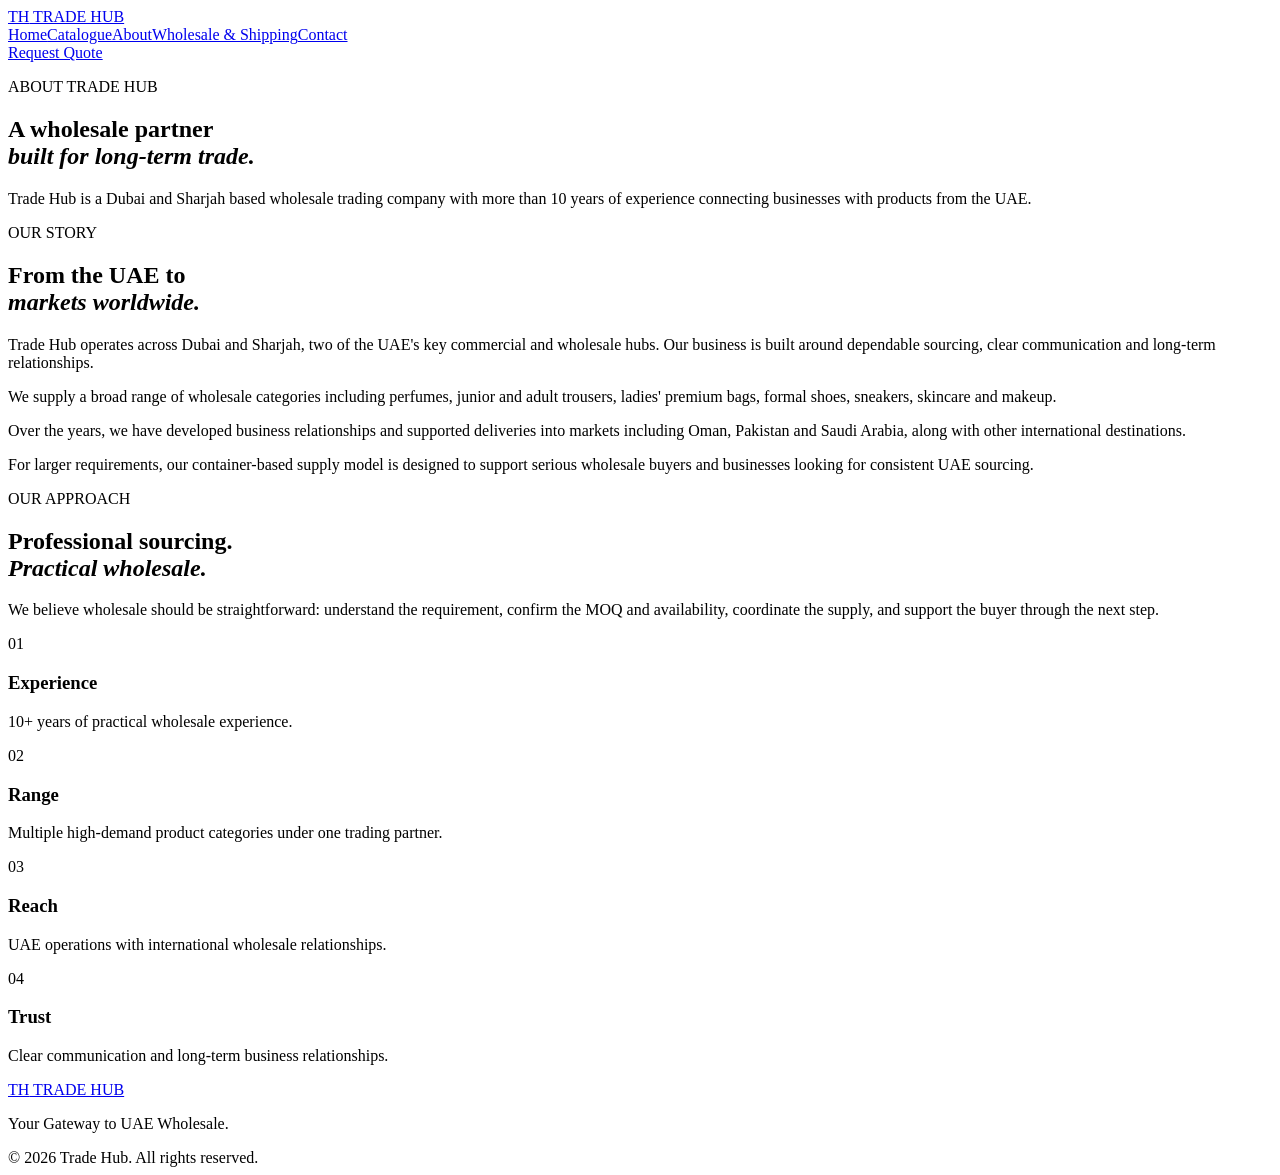
==== about.html @ df784868 "Add files via upload" ====
<!DOCTYPE html>
<html lang="en"><head><meta charset="UTF-8"><meta name="viewport" content="width=device-width, initial-scale=1.0"><title>About Trade Hub</title><link rel="icon" href="assets/images/favicon.svg"><link rel="stylesheet" href="assets/css/style.css"></head>
<body>
<header class="header"><a class="logo" href="index.html"><span>TH</span> TRADE HUB</a><nav><a href="index.html">Home</a><a href="catalogue.html">Catalogue</a><a class="active" href="about.html">About</a><a href="shipping.html">Wholesale & Shipping</a><a href="contact.html">Contact</a></nav><a class="nav-cta" href="contact.html">Request Quote</a></header>
<main>
<section class="page-hero"><p class="eyebrow">ABOUT TRADE HUB</p><h1>A wholesale partner<br><em>built for long-term trade.</em></h1><p>Trade Hub is a Dubai and Sharjah based wholesale trading company with more than 10 years of experience connecting businesses with products from the UAE.</p></section>
<section class="section"><div class="story-grid"><div><p class="eyebrow">OUR STORY</p><h2>From the UAE to<br><em>markets worldwide.</em></h2></div><div class="prose"><p>Trade Hub operates across Dubai and Sharjah, two of the UAE's key commercial and wholesale hubs. Our business is built around dependable sourcing, clear communication and long-term relationships.</p><p>We supply a broad range of wholesale categories including perfumes, junior and adult trousers, ladies' premium bags, formal shoes, sneakers, skincare and makeup.</p><p>Over the years, we have developed business relationships and supported deliveries into markets including Oman, Pakistan and Saudi Arabia, along with other international destinations.</p><p>For larger requirements, our container-based supply model is designed to support serious wholesale buyers and businesses looking for consistent UAE sourcing.</p></div></div></section>
<section class="dark-section"><div class="center"><p class="eyebrow">OUR APPROACH</p><h2>Professional sourcing.<br><em>Practical wholesale.</em></h2><p>We believe wholesale should be straightforward: understand the requirement, confirm the MOQ and availability, coordinate the supply, and support the buyer through the next step.</p></div></section>
<section class="section"><div class="values"><div><span>01</span><h3>Experience</h3><p>10+ years of practical wholesale experience.</p></div><div><span>02</span><h3>Range</h3><p>Multiple high-demand product categories under one trading partner.</p></div><div><span>03</span><h3>Reach</h3><p>UAE operations with international wholesale relationships.</p></div><div><span>04</span><h3>Trust</h3><p>Clear communication and long-term business relationships.</p></div></div></section>
</main>
<footer class="footer"><div><a class="logo" href="index.html"><span>TH</span> TRADE HUB</a><p>Your Gateway to UAE Wholesale.</p></div><div class="copyright">© 2026 Trade Hub. All rights reserved.</div></footer></body></html>
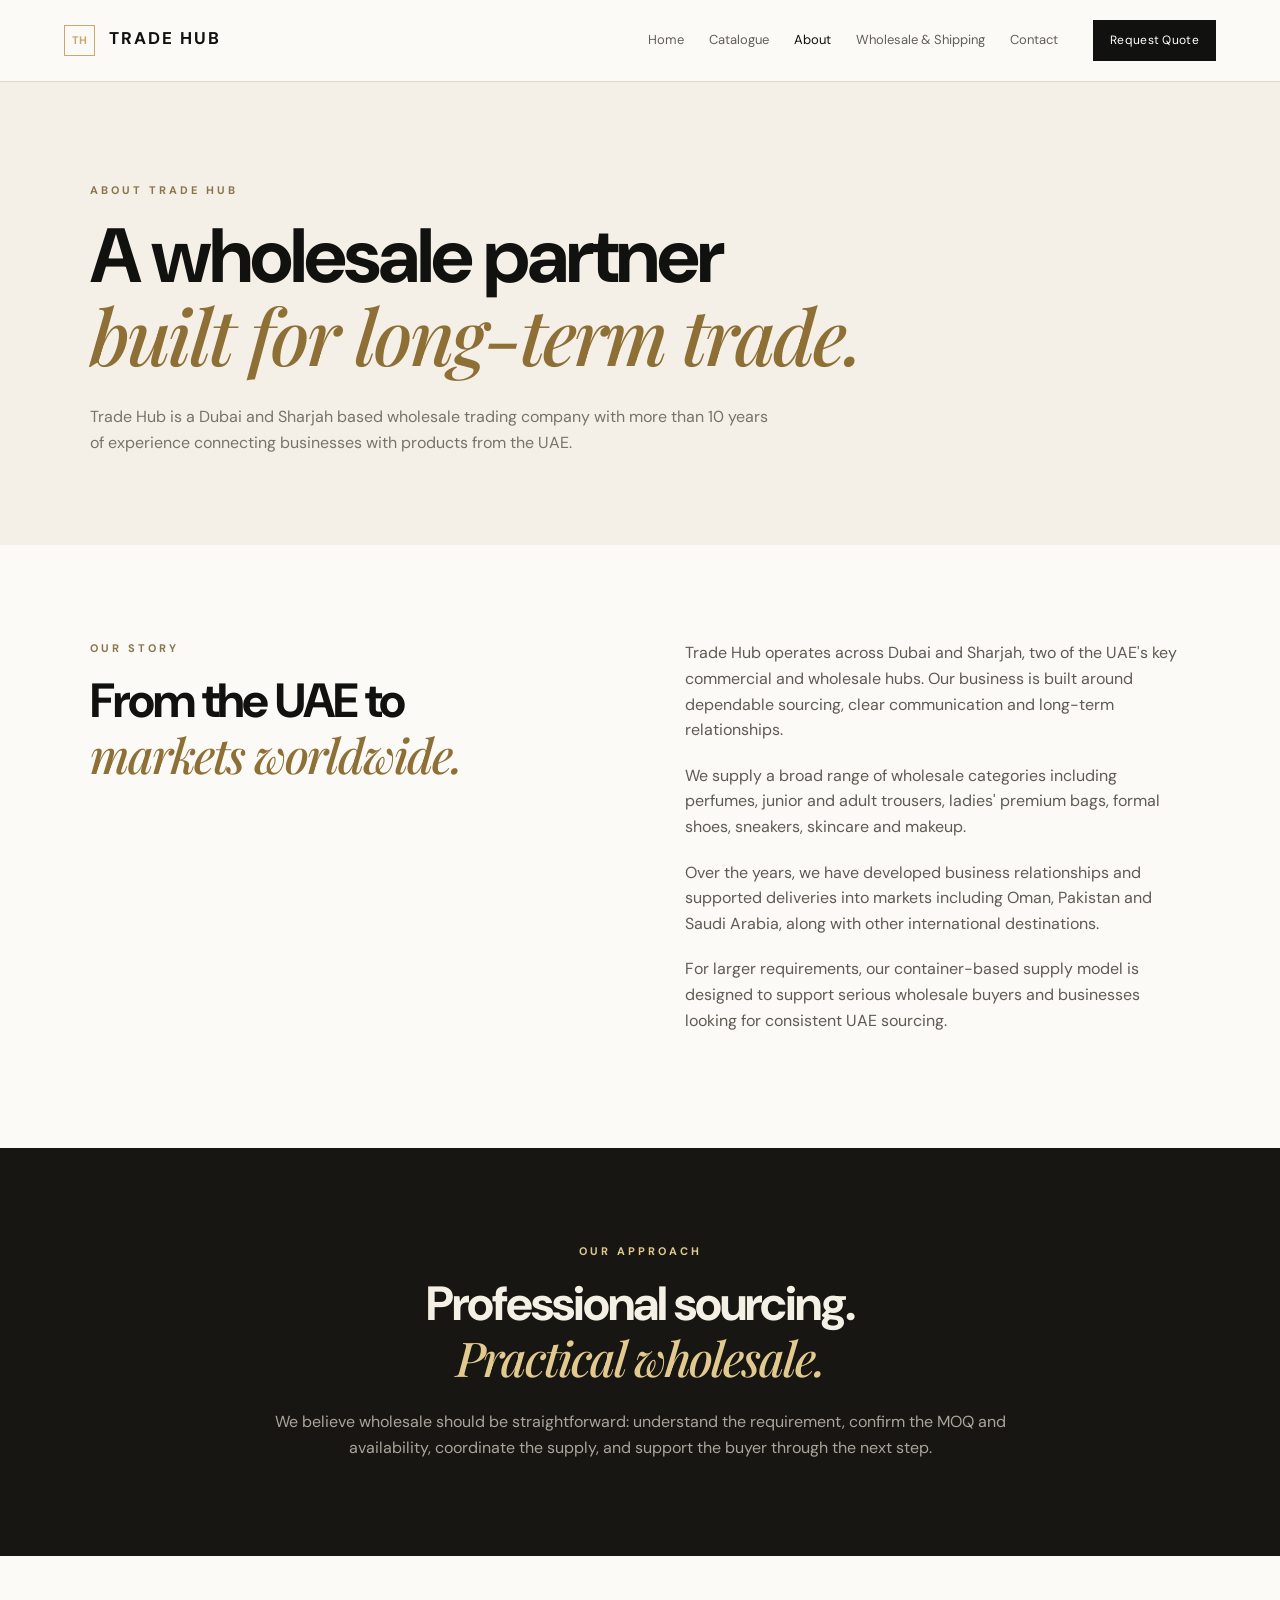
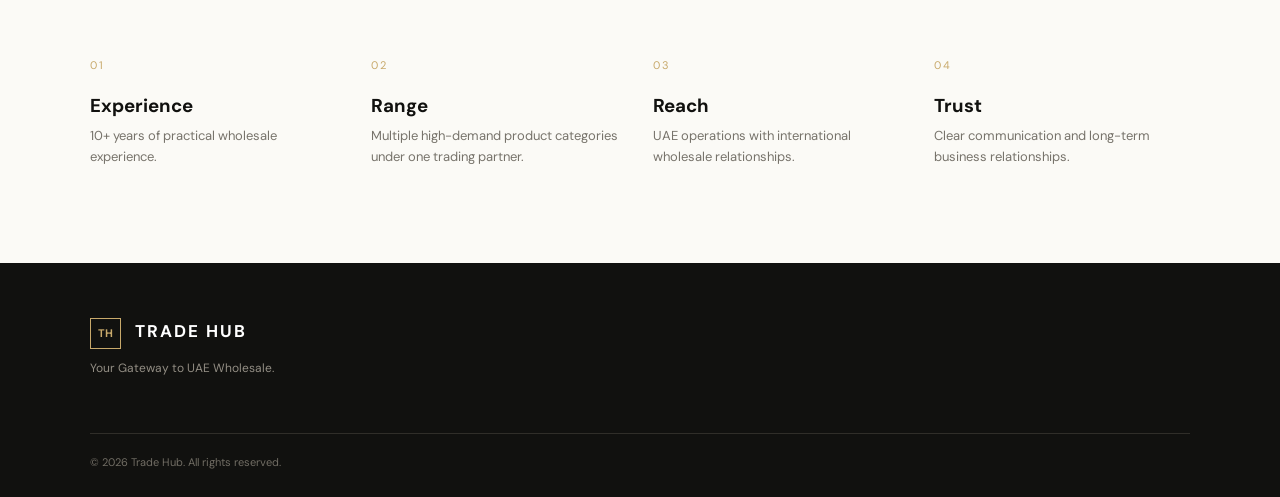
==== commit dc8dfae8: "Update about.html" ====
--- a/about.html
+++ b/about.html
@@ -1,5 +1,5 @@
 <!DOCTYPE html>
-<html lang="en"><head><meta charset="UTF-8"><meta name="viewport" content="width=device-width, initial-scale=1.0"><title>About Trade Hub</title><link rel="icon" href="assets/images/favicon.svg"><link rel="stylesheet" href="assets/css/style.css"></head>
+<html lang="en"><head><meta charset="UTF-8"><meta name="viewport" content="width=device-width, initial-scale=1.0"><title>About Trade Hub</title><link rel="icon" href="favicon.svg"><link rel="stylesheet" href="style.css"></head>
 <body>
 <header class="header"><a class="logo" href="index.html"><span>TH</span> TRADE HUB</a><nav><a href="index.html">Home</a><a href="catalogue.html">Catalogue</a><a class="active" href="about.html">About</a><a href="shipping.html">Wholesale & Shipping</a><a href="contact.html">Contact</a></nav><a class="nav-cta" href="contact.html">Request Quote</a></header>
 <main>
@@ -8,4 +8,4 @@
 <section class="dark-section"><div class="center"><p class="eyebrow">OUR APPROACH</p><h2>Professional sourcing.<br><em>Practical wholesale.</em></h2><p>We believe wholesale should be straightforward: understand the requirement, confirm the MOQ and availability, coordinate the supply, and support the buyer through the next step.</p></div></section>
 <section class="section"><div class="values"><div><span>01</span><h3>Experience</h3><p>10+ years of practical wholesale experience.</p></div><div><span>02</span><h3>Range</h3><p>Multiple high-demand product categories under one trading partner.</p></div><div><span>03</span><h3>Reach</h3><p>UAE operations with international wholesale relationships.</p></div><div><span>04</span><h3>Trust</h3><p>Clear communication and long-term business relationships.</p></div></div></section>
 </main>
-<footer class="footer"><div><a class="logo" href="index.html"><span>TH</span> TRADE HUB</a><p>Your Gateway to UAE Wholesale.</p></div><div class="copyright">© 2026 Trade Hub. All rights reserved.</div></footer></body></html>+<footer class="footer"><div><a class="logo" href="index.html"><span>TH</span> TRADE HUB</a><p>Your Gateway to UAE Wholesale.</p></div><div class="copyright">© 2026 Trade Hub. All rights reserved.</div></footer></body></html>
--- a/style.css
+++ b/style.css
@@ -0,0 +1,3 @@
+@import url('https://fonts.googleapis.com/css2?family=DM+Sans:wght@400;500;600;700&family=Playfair+Display:ital,wght@0,500;0,600;1,500;1,600&display=swap');
+:root{--ink:#11110f;--cream:#f4f0e7;--paper:#fbfaf6;--gold:#c8a96b;--gold2:#e2c98e;--muted:#77736b;--line:#ddd7ca;--white:#fff}
+*{box-sizing:border-box;margin:0;padding:0}html{scroll-behavior:smooth}body{font-family:'DM Sans',sans-serif;background:var(--paper);color:var(--ink);line-height:1.6}a{text-decoration:none;color:inherit}.header{height:82px;padding:0 5%;display:flex;align-items:center;gap:35px;border-bottom:1px solid var(--line);background:rgba(251,250,246,.96);position:sticky;top:0;z-index:20}.logo{font-weight:700;letter-spacing:2px;font-size:17px;white-space:nowrap}.logo span{display:inline-grid;place-items:center;border:1px solid var(--gold);color:var(--gold);width:31px;height:31px;margin-right:8px;font-size:11px;letter-spacing:0}.header nav{display:flex;gap:25px;margin-left:auto}.header nav a{font-size:13px;color:#625f58}.header nav a:hover,.header nav a.active{color:var(--ink)}.nav-cta{background:var(--ink);color:var(--white);padding:11px 17px;font-size:12px;letter-spacing:.3px}.hero{min-height:650px;display:grid;grid-template-columns:1.1fr .9fr;background:var(--cream)}.hero-content{padding:100px 7% 75px}.eyebrow{font-size:11px;letter-spacing:3px;font-weight:700;color:#8b7549;margin-bottom:17px}.hero h1,.page-hero h1{font-size:clamp(48px,6vw,82px);line-height:1.02;letter-spacing:-3px}.hero h1 em,.page-hero h1 em,h1 em,h2 em{font-family:'Playfair Display',serif;font-weight:500;color:#8e6f35}.hero-text{max-width:620px;color:#625f58;font-size:17px;margin:25px 0 30px}.hero-actions{display:flex;gap:12px;flex-wrap:wrap}.btn{display:inline-block;padding:14px 23px;font-size:12px;font-weight:700;letter-spacing:.5px;border:1px solid transparent;cursor:pointer}.btn-gold{background:var(--gold);color:#17140e}.btn-gold:hover{background:var(--gold2)}.btn-outline{border-color:#aaa398}.hero-stats{display:flex;gap:45px;margin-top:65px}.hero-stats div{display:flex;flex-direction:column}.hero-stats strong{font-size:22px}.hero-stats span{font-size:11px;color:var(--muted);text-transform:uppercase;letter-spacing:1px}.hero-visual{background:#191815;display:grid;place-items:center;min-height:500px}.hero-card{width:70%;height:70%;border:1px solid #756342;display:flex;flex-direction:column;justify-content:flex-end;padding:38px;color:#f6f0e4;background:radial-gradient(circle at 70% 20%,#3a3020 0,#191815 50%)}.hero-card span{font-size:10px;letter-spacing:4px;color:var(--gold2)}.hero-card h3{font-family:'Playfair Display';font-size:42px;line-height:1.05;margin:12px 0}.hero-card p{color:#b7b0a2}.section{padding:95px 7%}.section-heading,.split{display:flex;justify-content:space-between;gap:60px}.section h2,.dark-section h2{font-size:48px;line-height:1.1;letter-spacing:-2px}.text-link{font-size:12px;border-bottom:1px solid var(--gold);height:max-content;margin-top:35px}.category-grid{display:grid;grid-template-columns:repeat(3,1fr);gap:1px;background:var(--line);margin-top:60px;border:1px solid var(--line)}.category-card{background:var(--paper);padding:34px;min-height:190px;transition:.25s}.category-card:hover{background:var(--cream);transform:translateY(-3px)}.category-card span,.process-grid span,.values span{color:var(--gold);font-size:11px;letter-spacing:2px}.category-card h3{font-size:22px;margin:22px 0 7px}.category-card p{font-size:13px;color:var(--muted)}.dark-section{background:#171613;color:#f5f0e5;padding:95px 7%}.dark-section .eyebrow{color:var(--gold2)}.dark-section h2 em{color:var(--gold2)}.feature-list{width:50%}.feature-list>div{display:flex;gap:22px;padding:21px 0;border-bottom:1px solid #37332b}.feature-list b{color:var(--gold);font-size:11px}.feature-list span{display:flex;flex-direction:column}.feature-list strong{font-size:16px}.feature-list small{color:#aaa49a;margin-top:4px}.quote-banner{padding:95px 7%;text-align:center;background:var(--cream)}.quote-banner h2{font-size:48px;margin-bottom:12px}.quote-banner p{max-width:650px;margin:0 auto 28px;color:var(--muted)}.footer{padding:55px 7% 25px;background:#11110f;color:#ddd6c8;display:grid;grid-template-columns:1.5fr 1fr 1fr;gap:30px;position:relative}.footer .logo{color:#fff}.footer p{font-size:12px;color:#938e84;margin-top:10px}.footer-links{display:flex;flex-direction:column;gap:8px;font-size:12px}.copyright{grid-column:1/-1;border-top:1px solid #302e29;padding-top:20px;margin-top:25px;color:#716d64;font-size:11px}.page-hero{padding:100px 7% 90px;background:var(--cream)}.page-hero>p:last-child{max-width:680px;color:var(--muted);font-size:16px;margin-top:25px}.catalogue-section{padding-top:55px}.filters{display:flex;gap:8px;flex-wrap:wrap;margin-bottom:35px}.filter{border:1px solid var(--line);background:transparent;padding:10px 16px;font-size:11px;cursor:pointer}.filter.active,.filter:hover{background:var(--ink);color:#fff}.product-grid{display:grid;grid-template-columns:repeat(3,1fr);gap:22px}.product-card{background:#fff;border:1px solid var(--line);transition:.2s}.product-card:hover{transform:translateY(-4px);box-shadow:0 15px 35px #19181512}.product-image{display:block;height:300px;background:var(--cream);position:relative;overflow:hidden}.product-image img{width:100%;height:100%;object-fit:cover}.product-image span{position:absolute;top:14px;left:14px;background:#fff;padding:6px 9px;font-size:9px;letter-spacing:1px}.product-info{padding:23px}.product-info small{font-size:9px;letter-spacing:2px;color:#927b4f}.product-info h3{font-size:19px;margin:7px 0}.product-info p{font-size:12px;color:var(--muted);min-height:42px}.product-bottom{display:flex;justify-content:space-between;align-items:center;margin-top:18px;padding-top:15px;border-top:1px solid var(--line);font-size:11px}.product-bottom strong{font-weight:600}.product-bottom a{color:#896e3d}.product-detail{display:grid;grid-template-columns:1fr 1fr;gap:70px;align-items:center;min-height:650px}.product-detail-image{height:560px;background:var(--cream)}.product-detail-image img{width:100%;height:100%;object-fit:cover}.product-detail-copy h1{font-size:54px;line-height:1.05;margin-bottom:20px}.product-detail-copy>p{color:var(--muted);margin-bottom:20px}.moq-box{border:1px solid var(--line);padding:20px;margin:25px 0}.moq-box small{display:block;font-size:9px;letter-spacing:2px;color:var(--muted)}.moq-box strong{font-size:23px}.back-link{display:block;margin-top:20px;font-size:12px;text-decoration:underline}.story-grid{display:grid;grid-template-columns:1fr 1fr;gap:90px}.prose{color:#5f5b54}.prose p{margin-bottom:20px}.center{text-align:center;max-width:800px;margin:auto}.center>p:last-child{color:#aaa49a;margin-top:22px}.values{display:grid;grid-template-columns:repeat(4,1fr);gap:25px}.values h3{margin:15px 0 5px}.values p{font-size:13px;color:var(--muted)}.process-grid{display:grid;grid-template-columns:repeat(4,1fr);gap:20px}.process-grid>div{border-top:2px solid var(--gold);padding:25px 5px}.process-grid h3{margin:20px 0 7px}.process-grid p{font-size:13px;color:var(--muted)}.contact-grid{display:grid;grid-template-columns:1fr 1fr;gap:90px}.contact-info{margin-top:35px}.contact-info div{padding:17px 0;border-bottom:1px solid var(--line);display:flex;flex-direction:column}.contact-info small{font-size:9px;letter-spacing:2px;color:var(--muted)}.contact-info strong{font-size:14px;margin-top:5px}.note{font-size:11px;color:#a09a90;margin-top:20px}.quote-form{background:#fff;border:1px solid var(--line);padding:35px;display:flex;flex-direction:column;gap:18px}.quote-form label,.admin-form label{font-size:11px;font-weight:700}.quote-form input,.quote-form textarea,.admin-form input,.admin-form textarea,.admin-form select{display:block;width:100%;margin-top:7px;border:1px solid var(--line);background:#fbfaf6;padding:13px;font:inherit;font-size:13px;outline:none}.quote-form textarea,.admin-form textarea{min-height:130px;resize:vertical}.quote-form input:focus,.quote-form textarea:focus,.admin-form input:focus,.admin-form textarea:focus{border-color:var(--gold)}#formMessage{font-size:12px;color:#826b3d}.admin-page{background:#181713}.admin-wrap{padding:80px 7%;min-height:calc(100vh - 82px)}.admin-card{max-width:800px;margin:auto;background:var(--paper);padding:50px}.admin-card h1{font-size:45px}.admin-card h1 em{font-family:'Playfair Display';font-weight:500}.admin-warning{background:#f1e6ca;padding:14px;font-size:12px;margin:25px 0}.admin-form{display:grid;grid-template-columns:1fr 1fr;gap:18px}.admin-form label:nth-child(4),.admin-form label:nth-child(5),.admin-form button{grid-column:1/-1}.admin-form button{border:0}@media(max-width:900px){.header{height:auto;min-height:72px;flex-wrap:wrap;padding:15px 5%;gap:15px}.header nav{order:3;width:100%;overflow:auto;margin:0;gap:18px}.nav-cta{margin-left:auto}.hero,.product-detail,.story-grid,.contact-grid{grid-template-columns:1fr}.hero-content{padding:70px 7%}.hero-visual{min-height:400px}.category-grid,.product-grid{grid-template-columns:1fr 1fr}.feature-list{width:100%}.split{flex-direction:column}.values,.process-grid{grid-template-columns:1fr 1fr}.footer{grid-template-columns:1fr 1fr}.product-detail-image{height:400px}}@media(max-width:600px){.hero h1,.page-hero h1{font-size:48px;letter-spacing:-2px}.section,.dark-section,.quote-banner{padding:65px 6%}.category-grid,.product-grid,.values,.process-grid,.admin-form{grid-template-columns:1fr}.section-heading{flex-direction:column;gap:10px}.section h2,.dark-section h2,.quote-banner h2{font-size:37px}.hero-stats{gap:20px;flex-wrap:wrap;margin-top:45px}.footer{grid-template-columns:1fr;padding:45px 6%}.copyright{grid-column:1}.product-detail-copy h1{font-size:42px}.admin-card{padding:28px}.header nav a{font-size:11px}}
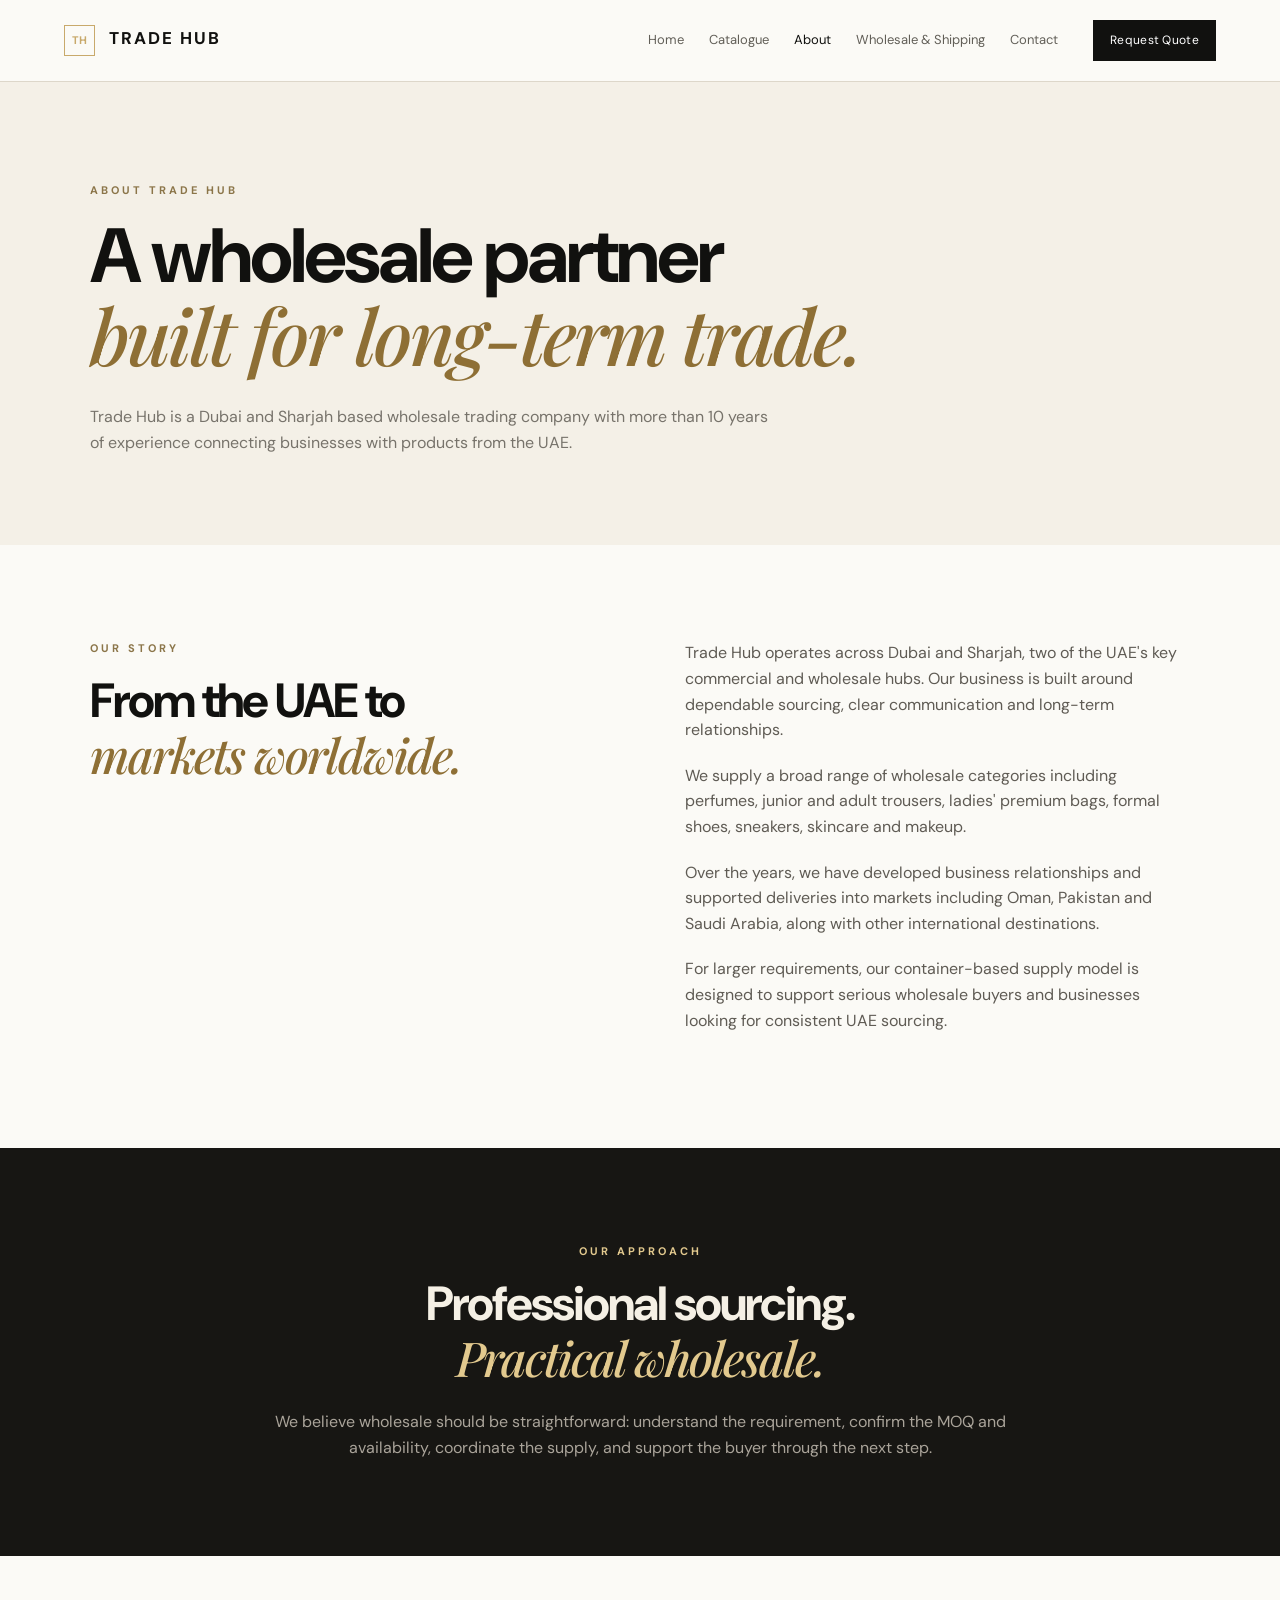
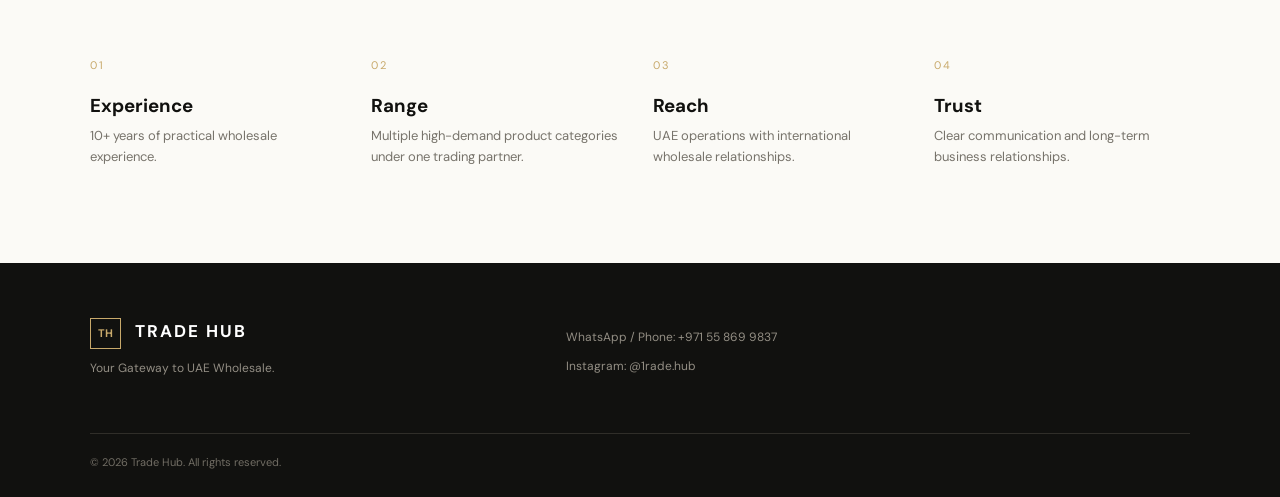
==== commit 6334698c: "Update about.html" ====
--- a/about.html
+++ b/about.html
@@ -8,4 +8,34 @@
 <section class="dark-section"><div class="center"><p class="eyebrow">OUR APPROACH</p><h2>Professional sourcing.<br><em>Practical wholesale.</em></h2><p>We believe wholesale should be straightforward: understand the requirement, confirm the MOQ and availability, coordinate the supply, and support the buyer through the next step.</p></div></section>
 <section class="section"><div class="values"><div><span>01</span><h3>Experience</h3><p>10+ years of practical wholesale experience.</p></div><div><span>02</span><h3>Range</h3><p>Multiple high-demand product categories under one trading partner.</p></div><div><span>03</span><h3>Reach</h3><p>UAE operations with international wholesale relationships.</p></div><div><span>04</span><h3>Trust</h3><p>Clear communication and long-term business relationships.</p></div></div></section>
 </main>
-<footer class="footer"><div><a class="logo" href="index.html"><span>TH</span> TRADE HUB</a><p>Your Gateway to UAE Wholesale.</p></div><div class="copyright">© 2026 Trade Hub. All rights reserved.</div></footer></body></html>
+<footer class="footer">
+
+  <div>
+    <a class="logo" href="index.html">
+      <span>TH</span> TRADE HUB
+    </a>
+
+    <p>Your Gateway to UAE Wholesale.</p>
+  </div>
+
+  <div>
+    <p>
+      WhatsApp / Phone:
+      <a href="https://wa.me/971558699837" target="_blank">
+        +971 55 869 9837
+      </a>
+    </p>
+
+    <p>
+      Instagram:
+      <a href="https://instagram.com/1rade.hub" target="_blank">
+        @1rade.hub
+      </a>
+    </p>
+  </div>
+
+  <div class="copyright">
+    © 2026 Trade Hub. All rights reserved.
+  </div>
+
+</footer></body></html>
--- a/style.css
+++ b/style.css
@@ -1,3 +1,254 @@
 @import url('https://fonts.googleapis.com/css2?family=DM+Sans:wght@400;500;600;700&family=Playfair+Display:ital,wght@0,500;0,600;1,500;1,600&display=swap');
 :root{--ink:#11110f;--cream:#f4f0e7;--paper:#fbfaf6;--gold:#c8a96b;--gold2:#e2c98e;--muted:#77736b;--line:#ddd7ca;--white:#fff}
-*{box-sizing:border-box;margin:0;padding:0}html{scroll-behavior:smooth}body{font-family:'DM Sans',sans-serif;background:var(--paper);color:var(--ink);line-height:1.6}a{text-decoration:none;color:inherit}.header{height:82px;padding:0 5%;display:flex;align-items:center;gap:35px;border-bottom:1px solid var(--line);background:rgba(251,250,246,.96);position:sticky;top:0;z-index:20}.logo{font-weight:700;letter-spacing:2px;font-size:17px;white-space:nowrap}.logo span{display:inline-grid;place-items:center;border:1px solid var(--gold);color:var(--gold);width:31px;height:31px;margin-right:8px;font-size:11px;letter-spacing:0}.header nav{display:flex;gap:25px;margin-left:auto}.header nav a{font-size:13px;color:#625f58}.header nav a:hover,.header nav a.active{color:var(--ink)}.nav-cta{background:var(--ink);color:var(--white);padding:11px 17px;font-size:12px;letter-spacing:.3px}.hero{min-height:650px;display:grid;grid-template-columns:1.1fr .9fr;background:var(--cream)}.hero-content{padding:100px 7% 75px}.eyebrow{font-size:11px;letter-spacing:3px;font-weight:700;color:#8b7549;margin-bottom:17px}.hero h1,.page-hero h1{font-size:clamp(48px,6vw,82px);line-height:1.02;letter-spacing:-3px}.hero h1 em,.page-hero h1 em,h1 em,h2 em{font-family:'Playfair Display',serif;font-weight:500;color:#8e6f35}.hero-text{max-width:620px;color:#625f58;font-size:17px;margin:25px 0 30px}.hero-actions{display:flex;gap:12px;flex-wrap:wrap}.btn{display:inline-block;padding:14px 23px;font-size:12px;font-weight:700;letter-spacing:.5px;border:1px solid transparent;cursor:pointer}.btn-gold{background:var(--gold);color:#17140e}.btn-gold:hover{background:var(--gold2)}.btn-outline{border-color:#aaa398}.hero-stats{display:flex;gap:45px;margin-top:65px}.hero-stats div{display:flex;flex-direction:column}.hero-stats strong{font-size:22px}.hero-stats span{font-size:11px;color:var(--muted);text-transform:uppercase;letter-spacing:1px}.hero-visual{background:#191815;display:grid;place-items:center;min-height:500px}.hero-card{width:70%;height:70%;border:1px solid #756342;display:flex;flex-direction:column;justify-content:flex-end;padding:38px;color:#f6f0e4;background:radial-gradient(circle at 70% 20%,#3a3020 0,#191815 50%)}.hero-card span{font-size:10px;letter-spacing:4px;color:var(--gold2)}.hero-card h3{font-family:'Playfair Display';font-size:42px;line-height:1.05;margin:12px 0}.hero-card p{color:#b7b0a2}.section{padding:95px 7%}.section-heading,.split{display:flex;justify-content:space-between;gap:60px}.section h2,.dark-section h2{font-size:48px;line-height:1.1;letter-spacing:-2px}.text-link{font-size:12px;border-bottom:1px solid var(--gold);height:max-content;margin-top:35px}.category-grid{display:grid;grid-template-columns:repeat(3,1fr);gap:1px;background:var(--line);margin-top:60px;border:1px solid var(--line)}.category-card{background:var(--paper);padding:34px;min-height:190px;transition:.25s}.category-card:hover{background:var(--cream);transform:translateY(-3px)}.category-card span,.process-grid span,.values span{color:var(--gold);font-size:11px;letter-spacing:2px}.category-card h3{font-size:22px;margin:22px 0 7px}.category-card p{font-size:13px;color:var(--muted)}.dark-section{background:#171613;color:#f5f0e5;padding:95px 7%}.dark-section .eyebrow{color:var(--gold2)}.dark-section h2 em{color:var(--gold2)}.feature-list{width:50%}.feature-list>div{display:flex;gap:22px;padding:21px 0;border-bottom:1px solid #37332b}.feature-list b{color:var(--gold);font-size:11px}.feature-list span{display:flex;flex-direction:column}.feature-list strong{font-size:16px}.feature-list small{color:#aaa49a;margin-top:4px}.quote-banner{padding:95px 7%;text-align:center;background:var(--cream)}.quote-banner h2{font-size:48px;margin-bottom:12px}.quote-banner p{max-width:650px;margin:0 auto 28px;color:var(--muted)}.footer{padding:55px 7% 25px;background:#11110f;color:#ddd6c8;display:grid;grid-template-columns:1.5fr 1fr 1fr;gap:30px;position:relative}.footer .logo{color:#fff}.footer p{font-size:12px;color:#938e84;margin-top:10px}.footer-links{display:flex;flex-direction:column;gap:8px;font-size:12px}.copyright{grid-column:1/-1;border-top:1px solid #302e29;padding-top:20px;margin-top:25px;color:#716d64;font-size:11px}.page-hero{padding:100px 7% 90px;background:var(--cream)}.page-hero>p:last-child{max-width:680px;color:var(--muted);font-size:16px;margin-top:25px}.catalogue-section{padding-top:55px}.filters{display:flex;gap:8px;flex-wrap:wrap;margin-bottom:35px}.filter{border:1px solid var(--line);background:transparent;padding:10px 16px;font-size:11px;cursor:pointer}.filter.active,.filter:hover{background:var(--ink);color:#fff}.product-grid{display:grid;grid-template-columns:repeat(3,1fr);gap:22px}.product-card{background:#fff;border:1px solid var(--line);transition:.2s}.product-card:hover{transform:translateY(-4px);box-shadow:0 15px 35px #19181512}.product-image{display:block;height:300px;background:var(--cream);position:relative;overflow:hidden}.product-image img{width:100%;height:100%;object-fit:cover}.product-image span{position:absolute;top:14px;left:14px;background:#fff;padding:6px 9px;font-size:9px;letter-spacing:1px}.product-info{padding:23px}.product-info small{font-size:9px;letter-spacing:2px;color:#927b4f}.product-info h3{font-size:19px;margin:7px 0}.product-info p{font-size:12px;color:var(--muted);min-height:42px}.product-bottom{display:flex;justify-content:space-between;align-items:center;margin-top:18px;padding-top:15px;border-top:1px solid var(--line);font-size:11px}.product-bottom strong{font-weight:600}.product-bottom a{color:#896e3d}.product-detail{display:grid;grid-template-columns:1fr 1fr;gap:70px;align-items:center;min-height:650px}.product-detail-image{height:560px;background:var(--cream)}.product-detail-image img{width:100%;height:100%;object-fit:cover}.product-detail-copy h1{font-size:54px;line-height:1.05;margin-bottom:20px}.product-detail-copy>p{color:var(--muted);margin-bottom:20px}.moq-box{border:1px solid var(--line);padding:20px;margin:25px 0}.moq-box small{display:block;font-size:9px;letter-spacing:2px;color:var(--muted)}.moq-box strong{font-size:23px}.back-link{display:block;margin-top:20px;font-size:12px;text-decoration:underline}.story-grid{display:grid;grid-template-columns:1fr 1fr;gap:90px}.prose{color:#5f5b54}.prose p{margin-bottom:20px}.center{text-align:center;max-width:800px;margin:auto}.center>p:last-child{color:#aaa49a;margin-top:22px}.values{display:grid;grid-template-columns:repeat(4,1fr);gap:25px}.values h3{margin:15px 0 5px}.values p{font-size:13px;color:var(--muted)}.process-grid{display:grid;grid-template-columns:repeat(4,1fr);gap:20px}.process-grid>div{border-top:2px solid var(--gold);padding:25px 5px}.process-grid h3{margin:20px 0 7px}.process-grid p{font-size:13px;color:var(--muted)}.contact-grid{display:grid;grid-template-columns:1fr 1fr;gap:90px}.contact-info{margin-top:35px}.contact-info div{padding:17px 0;border-bottom:1px solid var(--line);display:flex;flex-direction:column}.contact-info small{font-size:9px;letter-spacing:2px;color:var(--muted)}.contact-info strong{font-size:14px;margin-top:5px}.note{font-size:11px;color:#a09a90;margin-top:20px}.quote-form{background:#fff;border:1px solid var(--line);padding:35px;display:flex;flex-direction:column;gap:18px}.quote-form label,.admin-form label{font-size:11px;font-weight:700}.quote-form input,.quote-form textarea,.admin-form input,.admin-form textarea,.admin-form select{display:block;width:100%;margin-top:7px;border:1px solid var(--line);background:#fbfaf6;padding:13px;font:inherit;font-size:13px;outline:none}.quote-form textarea,.admin-form textarea{min-height:130px;resize:vertical}.quote-form input:focus,.quote-form textarea:focus,.admin-form input:focus,.admin-form textarea:focus{border-color:var(--gold)}#formMessage{font-size:12px;color:#826b3d}.admin-page{background:#181713}.admin-wrap{padding:80px 7%;min-height:calc(100vh - 82px)}.admin-card{max-width:800px;margin:auto;background:var(--paper);padding:50px}.admin-card h1{font-size:45px}.admin-card h1 em{font-family:'Playfair Display';font-weight:500}.admin-warning{background:#f1e6ca;padding:14px;font-size:12px;margin:25px 0}.admin-form{display:grid;grid-template-columns:1fr 1fr;gap:18px}.admin-form label:nth-child(4),.admin-form label:nth-child(5),.admin-form button{grid-column:1/-1}.admin-form button{border:0}@media(max-width:900px){.header{height:auto;min-height:72px;flex-wrap:wrap;padding:15px 5%;gap:15px}.header nav{order:3;width:100%;overflow:auto;margin:0;gap:18px}.nav-cta{margin-left:auto}.hero,.product-detail,.story-grid,.contact-grid{grid-template-columns:1fr}.hero-content{padding:70px 7%}.hero-visual{min-height:400px}.category-grid,.product-grid{grid-template-columns:1fr 1fr}.feature-list{width:100%}.split{flex-direction:column}.values,.process-grid{grid-template-columns:1fr 1fr}.footer{grid-template-columns:1fr 1fr}.product-detail-image{height:400px}}@media(max-width:600px){.hero h1,.page-hero h1{font-size:48px;letter-spacing:-2px}.section,.dark-section,.quote-banner{padding:65px 6%}.category-grid,.product-grid,.values,.process-grid,.admin-form{grid-template-columns:1fr}.section-heading{flex-direction:column;gap:10px}.section h2,.dark-section h2,.quote-banner h2{font-size:37px}.hero-stats{gap:20px;flex-wrap:wrap;margin-top:45px}.footer{grid-template-columns:1fr;padding:45px 6%}.copyright{grid-column:1}.product-detail-copy h1{font-size:42px}.admin-card{padding:28px}.header nav a{font-size:11px}}+*{box-sizing:border-box;margin:0;padding:0}html{scroll-behavior:smooth}body{font-family:'DM Sans',sans-serif;background:var(--paper);color:var(--ink);line-height:1.6}a{text-decoration:none;color:inherit}.header{height:82px;padding:0 5%;display:flex;align-items:center;gap:35px;border-bottom:1px solid var(--line);background:rgba(251,250,246,.96);position:sticky;top:0;z-index:20}.logo{font-weight:700;letter-spacing:2px;font-size:17px;white-space:nowrap}.logo span{display:inline-grid;place-items:center;border:1px solid var(--gold);color:var(--gold);width:31px;height:31px;margin-right:8px;font-size:11px;letter-spacing:0}.header nav{display:flex;gap:25px;margin-left:auto}.header nav a{font-size:13px;color:#625f58}.header nav a:hover,.header nav a.active{color:var(--ink)}.nav-cta{background:var(--ink);color:var(--white);padding:11px 17px;font-size:12px;letter-spacing:.3px}.hero{min-height:650px;display:grid;grid-template-columns:1.1fr .9fr;background:var(--cream)}.hero-content{padding:100px 7% 75px}.eyebrow{font-size:11px;letter-spacing:3px;font-weight:700;color:#8b7549;margin-bottom:17px}.hero h1,.page-hero h1{font-size:clamp(48px,6vw,82px);line-height:1.02;letter-spacing:-3px}.hero h1 em,.page-hero h1 em,h1 em,h2 em{font-family:'Playfair Display',serif;font-weight:500;color:#8e6f35}.hero-text{max-width:620px;color:#625f58;font-size:17px;margin:25px 0 30px}.hero-actions{display:flex;gap:12px;flex-wrap:wrap}.btn{display:inline-block;padding:14px 23px;font-size:12px;font-weight:700;letter-spacing:.5px;border:1px solid transparent;cursor:pointer}.btn-gold{background:var(--gold);color:#17140e}.btn-gold:hover{background:var(--gold2)}.btn-outline{border-color:#aaa398}.hero-stats{display:flex;gap:45px;margin-top:65px}.hero-stats div{display:flex;flex-direction:column}.hero-stats strong{font-size:22px}.hero-stats span{font-size:11px;color:var(--muted);text-transform:uppercase;letter-spacing:1px}.hero-visual{background:#191815;display:grid;place-items:center;min-height:500px}.hero-card{width:70%;height:70%;border:1px solid #756342;display:flex;flex-direction:column;justify-content:flex-end;padding:38px;color:#f6f0e4;background:radial-gradient(circle at 70% 20%,#3a3020 0,#191815 50%)}.hero-card span{font-size:10px;letter-spacing:4px;color:var(--gold2)}.hero-card h3{font-family:'Playfair Display';font-size:42px;line-height:1.05;margin:12px 0}.hero-card p{color:#b7b0a2}.section{padding:95px 7%}.section-heading,.split{display:flex;justify-content:space-between;gap:60px}.section h2,.dark-section h2{font-size:48px;line-height:1.1;letter-spacing:-2px}.text-link{font-size:12px;border-bottom:1px solid var(--gold);height:max-content;margin-top:35px}.category-grid{display:grid;grid-template-columns:repeat(3,1fr);gap:1px;background:var(--line);margin-top:60px;border:1px solid var(--line)}.category-card{background:var(--paper);padding:34px;min-height:190px;transition:.25s}.category-card:hover{background:var(--cream);transform:translateY(-3px)}.category-card span,.process-grid span,.values span{color:var(--gold);font-size:11px;letter-spacing:2px}.category-card h3{font-size:22px;margin:22px 0 7px}.category-card p{font-size:13px;color:var(--muted)}.dark-section{background:#171613;color:#f5f0e5;padding:95px 7%}.dark-section .eyebrow{color:var(--gold2)}.dark-section h2 em{color:var(--gold2)}.feature-list{width:50%}.feature-list>div{display:flex;gap:22px;padding:21px 0;border-bottom:1px solid #37332b}.feature-list b{color:var(--gold);font-size:11px}.feature-list span{display:flex;flex-direction:column}.feature-list strong{font-size:16px}.feature-list small{color:#aaa49a;margin-top:4px}.quote-banner{padding:95px 7%;text-align:center;background:var(--cream)}.quote-banner h2{font-size:48px;margin-bottom:12px}.quote-banner p{max-width:650px;margin:0 auto 28px;color:var(--muted)}.footer{padding:55px 7% 25px;background:#11110f;color:#ddd6c8;display:grid;grid-template-columns:1.5fr 1fr 1fr;gap:30px;position:relative}.footer .logo{color:#fff}.footer p{font-size:12px;color:#938e84;margin-top:10px}.footer-links{display:flex;flex-direction:column;gap:8px;font-size:12px}.copyright{grid-column:1/-1;border-top:1px solid #302e29;padding-top:20px;margin-top:25px;color:#716d64;font-size:11px}.page-hero{padding:100px 7% 90px;background:var(--cream)}.page-hero>p:last-child{max-width:680px;color:var(--muted);font-size:16px;margin-top:25px}.catalogue-section{padding-top:55px}.filters{display:flex;gap:8px;flex-wrap:wrap;margin-bottom:35px}.filter{border:1px solid var(--line);background:transparent;padding:10px 16px;font-size:11px;cursor:pointer}.filter.active,.filter:hover{background:var(--ink);color:#fff}.product-grid{display:grid;grid-template-columns:repeat(3,1fr);gap:22px}.product-card{background:#fff;border:1px solid var(--line);transition:.2s}.product-card:hover{transform:translateY(-4px);box-shadow:0 15px 35px #19181512}.product-image{display:block;height:300px;background:var(--cream);position:relative;overflow:hidden}.product-image img{width:100%;height:100%;object-fit:cover}.product-image span{position:absolute;top:14px;left:14px;background:#fff;padding:6px 9px;font-size:9px;letter-spacing:1px}.product-info{padding:23px}.product-info small{font-size:9px;letter-spacing:2px;color:#927b4f}.product-info h3{font-size:19px;margin:7px 0}.product-info p{font-size:12px;color:var(--muted);min-height:42px}.product-bottom{display:flex;justify-content:space-between;align-items:center;margin-top:18px;padding-top:15px;border-top:1px solid var(--line);font-size:11px}.product-bottom strong{font-weight:600}.product-bottom a{color:#896e3d}.product-detail{display:grid;grid-template-columns:1fr 1fr;gap:70px;align-items:center;min-height:650px}.product-detail-image{height:560px;background:var(--cream)}.product-detail-image img{width:100%;height:100%;object-fit:cover}.product-detail-copy h1{font-size:54px;line-height:1.05;margin-bottom:20px}.product-detail-copy>p{color:var(--muted);margin-bottom:20px}.moq-box{border:1px solid var(--line);padding:20px;margin:25px 0}.moq-box small{display:block;font-size:9px;letter-spacing:2px;color:var(--muted)}.moq-box strong{font-size:23px}.back-link{display:block;margin-top:20px;font-size:12px;text-decoration:underline}.story-grid{display:grid;grid-template-columns:1fr 1fr;gap:90px}.prose{color:#5f5b54}.prose p{margin-bottom:20px}.center{text-align:center;max-width:800px;margin:auto}.center>p:last-child{color:#aaa49a;margin-top:22px}.values{display:grid;grid-template-columns:repeat(4,1fr);gap:25px}.values h3{margin:15px 0 5px}.values p{font-size:13px;color:var(--muted)}.process-grid{display:grid;grid-template-columns:repeat(4,1fr);gap:20px}.process-grid>div{border-top:2px solid var(--gold);padding:25px 5px}.process-grid h3{margin:20px 0 7px}.process-grid p{font-size:13px;color:var(--muted)}.contact-grid{display:grid;grid-template-columns:1fr 1fr;gap:90px}.contact-info{margin-top:35px}.contact-info div{padding:17px 0;border-bottom:1px solid var(--line);display:flex;flex-direction:column}.contact-info small{font-size:9px;letter-spacing:2px;color:var(--muted)}.contact-info strong{font-size:14px;margin-top:5px}.note{font-size:11px;color:#a09a90;margin-top:20px}.quote-form{background:#fff;border:1px solid var(--line);padding:35px;display:flex;flex-direction:column;gap:18px}.quote-form label,.admin-form label{font-size:11px;font-weight:700}.quote-form input,.quote-form textarea,.admin-form input,.admin-form textarea,.admin-form select{display:block;width:100%;margin-top:7px;border:1px solid var(--line);background:#fbfaf6;padding:13px;font:inherit;font-size:13px;outline:none}.quote-form textarea,.admin-form textarea{min-height:130px;resize:vertical}.quote-form input:focus,.quote-form textarea:focus,.admin-form input:focus,.admin-form textarea:focus{border-color:var(--gold)}#formMessage{font-size:12px;color:#826b3d}.admin-page{background:#181713}.admin-wrap{padding:80px 7%;min-height:calc(100vh - 82px)}.admin-card{max-width:800px;margin:auto;background:var(--paper);padding:50px}.admin-card h1{font-size:45px}.admin-card h1 em{font-family:'Playfair Display';font-weight:500}.admin-warning{background:#f1e6ca;padding:14px;font-size:12px;margin:25px 0}.admin-form{display:grid;grid-template-columns:1fr 1fr;gap:18px}.admin-form label:nth-child(4),.admin-form label:nth-child(5),.admin-form button{grid-column:1/-1}.admin-form button{border:0}@media(max-width:900px){.header{height:auto;min-height:72px;flex-wrap:wrap;padding:15px 5%;gap:15px}.header nav{order:3;width:100%;overflow:auto;margin:0;gap:18px}.nav-cta{margin-left:auto}.hero,.product-detail,.story-grid,.contact-grid{grid-template-columns:1fr}.hero-content{padding:70px 7%}.hero-visual{min-height:400px}.category-grid,.product-grid{grid-template-columns:1fr 1fr}.feature-list{width:100%}.split{flex-direction:column}.values,.process-grid{grid-template-columns:1fr 1fr}.footer{grid-template-columns:1fr 1fr}.product-detail-image{height:400px}}@media(max-width:600px){.hero h1,.page-hero h1{font-size:48px;letter-spacing:-2px}.section,.dark-section,.quote-banner{padding:65px 6%}.category-grid,.product-grid,.values,.process-grid,.admin-form{grid-template-columns:1fr}.section-heading{flex-direction:column;gap:10px}.section h2,.dark-section h2,.quote-banner h2{font-size:37px}.hero-stats{gap:20px;flex-wrap:wrap;margin-top:45px}.footer{grid-template-columns:1fr;padding:45px 6%}.copyright{grid-column:1}.product-detail-copy h1{font-size:42px}.admin-card{padding:28px}.header nav a{font-size:11px}}
+/* ================================
+   TRADE HUB PREMIUM ANIMATIONS
+================================ */
+
+@keyframes tradeHubFadeUp {
+  from {
+    opacity: 0;
+    transform: translateY(25px);
+  }
+
+  to {
+    opacity: 1;
+    transform: translateY(0);
+  }
+}
+
+@keyframes tradeHubFadeIn {
+  from {
+    opacity: 0;
+  }
+
+  to {
+    opacity: 1;
+  }
+}
+
+/* Page entrance */
+
+.page-hero {
+  animation: tradeHubFadeUp 0.8s ease both;
+}
+
+.section {
+  animation: tradeHubFadeUp 0.8s ease both;
+}
+
+/* Product cards */
+
+.product-card {
+  animation: tradeHubFadeUp 0.7s ease both;
+  transition:
+    transform 0.35s ease,
+    box-shadow 0.35s ease;
+}
+
+.product-card:hover {
+  transform: translateY(-7px);
+}
+
+/* Product images */
+
+.product-image {
+  overflow: hidden;
+}
+
+.product-image img {
+  transition:
+    transform 0.6s ease,
+    opacity 0.4s ease;
+}
+
+.product-card:hover .product-image img {
+  transform: scale(1.05);
+}
+
+/* Buttons */
+
+.btn,
+.nav-cta {
+  transition:
+    transform 0.25s ease,
+    box-shadow 0.25s ease,
+    opacity 0.25s ease;
+}
+
+.btn:hover,
+.nav-cta:hover {
+  transform: translateY(-2px);
+}
+
+/* Navigation */
+
+.header nav a {
+  transition:
+    color 0.25s ease,
+    opacity 0.25s ease;
+}
+
+/* Product detail */
+
+.product-detail-image,
+.product-detail-copy {
+  animation: tradeHubFadeUp 0.8s ease both;
+}
+
+.product-detail-image {
+  animation-delay: 0.1s;
+}
+
+.product-detail-copy {
+  animation-delay: 0.2s;
+}
+
+/* MOQ box */
+
+.moq-box {
+  transition:
+    transform 0.3s ease,
+    box-shadow 0.3s ease;
+}
+
+.moq-box:hover {
+  transform: translateY(-4px);
+}
+
+/* Back links */
+
+.back-link {
+  transition:
+    transform 0.25s ease,
+    opacity 0.25s ease;
+}
+
+.back-link:hover {
+  transform: translateX(4px);
+}
+
+/* Footer */
+
+.footer {
+  animation: tradeHubFadeIn 1s ease both;
+}
+
+/* Respect users who prefer reduced motion */
+
+@media (prefers-reduced-motion: reduce) {
+  *,
+  *::before,
+  *::after {
+    animation: none !important;
+    transition: none !important;
+  }
+}
+/* =========================================
+   TRADE HUB — PREMIUM ANIMATION SYSTEM
+========================================= */
+
+/* Continuous luxury marquee */
+.marquee {
+  display: inline-block;
+  white-space: nowrap;
+  animation: tradeHubMarquee 16s linear infinite;
+  will-change: transform;
+}
+
+@keyframes tradeHubMarquee {
+  from {
+    transform: translateX(100%);
+  }
+
+  to {
+    transform: translateX(-120%);
+  }
+}
+
+
+/* Smooth section reveal */
+.reveal {
+  opacity: 0;
+  transform: translateY(45px);
+  transition:
+    opacity 0.9s ease,
+    transform 0.9s cubic-bezier(.22, 1, .36, 1);
+}
+
+.reveal.show {
+  opacity: 1;
+  transform: translateY(0);
+}
+
+
+/* Category cards */
+.reveal-card {
+  opacity: 0;
+  transform: translateY(50px);
+  transition:
+    opacity 0.8s ease,
+    transform 0.8s cubic-bezier(.22, 1, .36, 1);
+}
+
+.reveal-card.show {
+  opacity: 1;
+  transform: translateY(0);
+}
+
+
+/* Hero statistics */
+.stat-reveal {
+  opacity: 0;
+  transform: translateY(20px);
+  transition:
+    opacity 0.7s ease,
+    transform 0.7s cubic-bezier(.22, 1, .36, 1);
+}
+
+.stat-reveal.show {
+  opacity: 1;
+  transform: translateY(0);
+}
+
+
+/* Premium hover movement */
+.category-card {
+  transition:
+    transform 0.45s cubic-bezier(.22, 1, .36, 1),
+    border-color 0.45s ease;
+}
+
+.category-card:hover {
+  transform: translateY(-7px);
+}
+
+
+/* Buttons */
+.btn {
+  transition:
+    transform 0.35s ease,
+    background-color 0.35s ease,
+    color 0.35s ease;
+}
+
+.btn:hover {
+  transform: translateY(-3px);
+}
+
+
+/* Respect reduced-motion accessibility */
+@media (prefers-reduced-motion: reduce) {
+  .marquee {
+    animation: none;
+    transform: none;
+  }
+
+  .reveal,
+  .reveal-card,
+  .stat-reveal {
+    opacity: 1;
+    transform: none;
+    transition: none;
+  }
+}
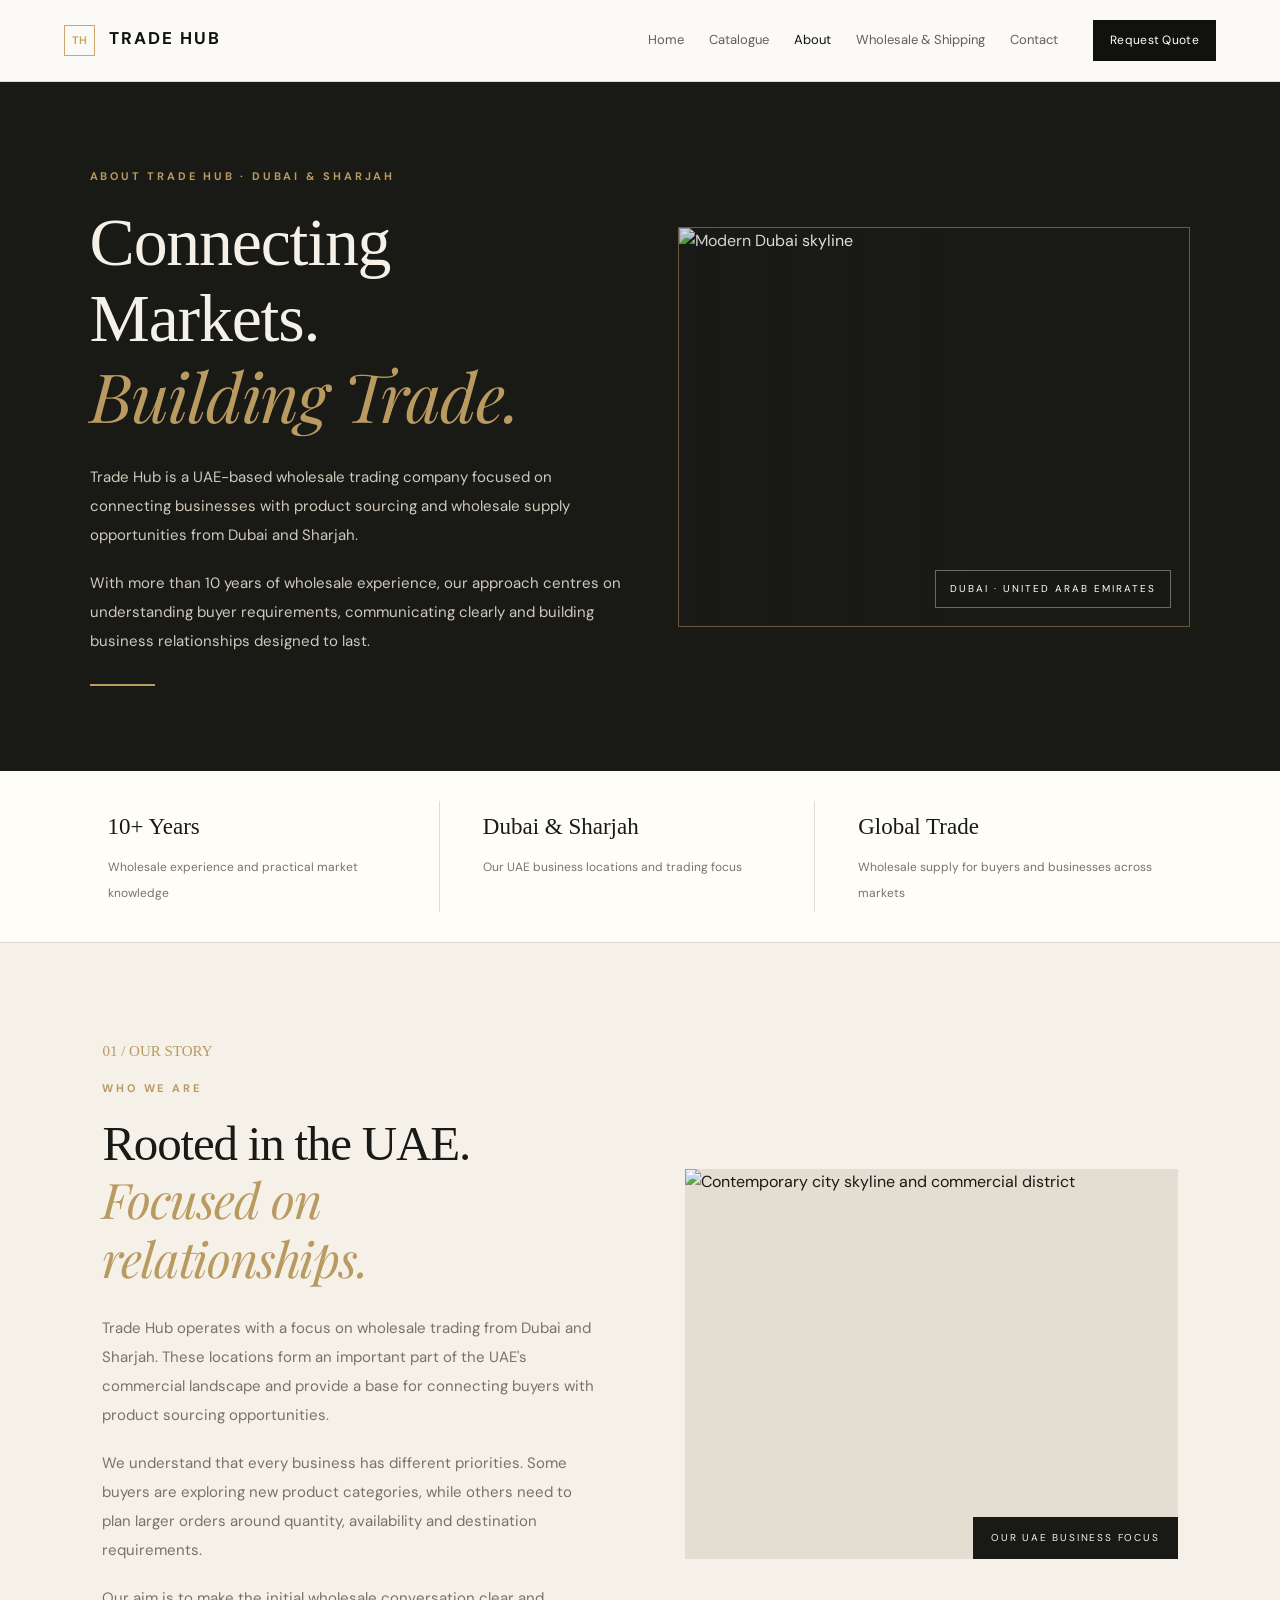
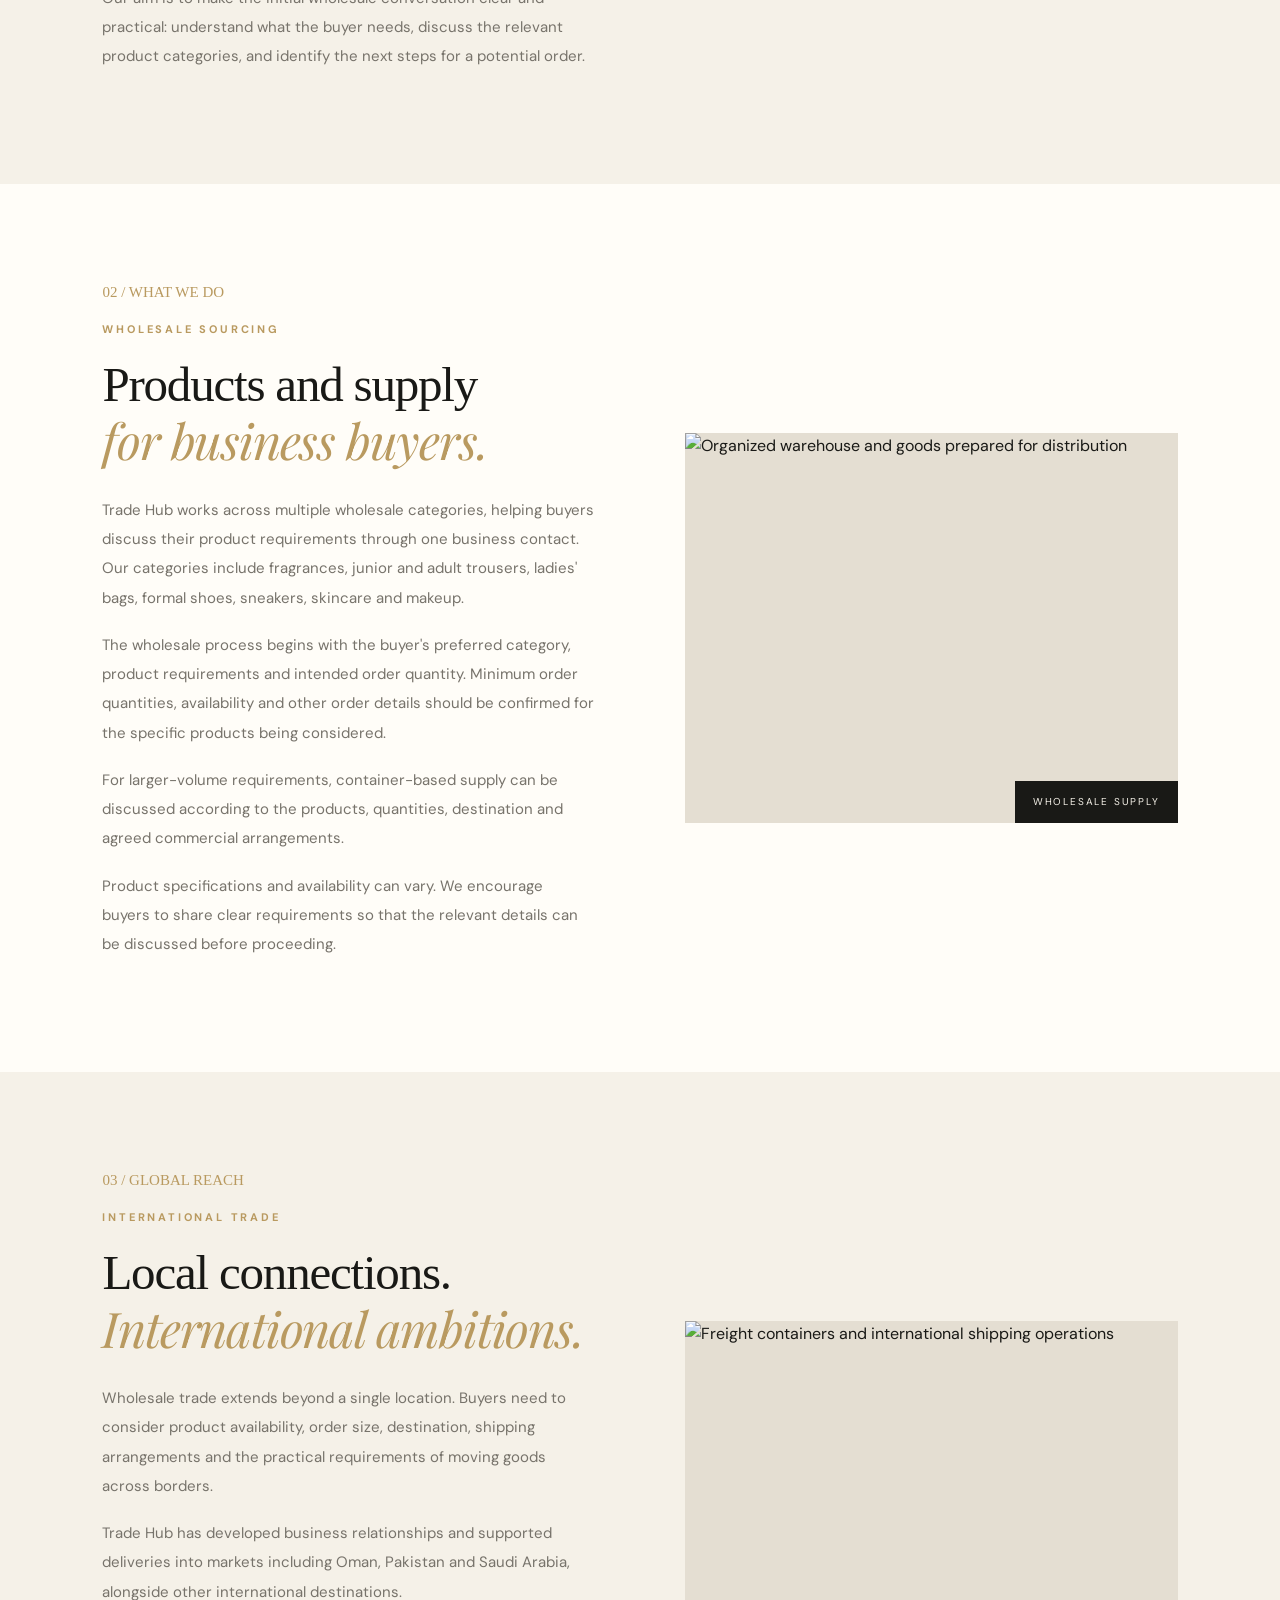
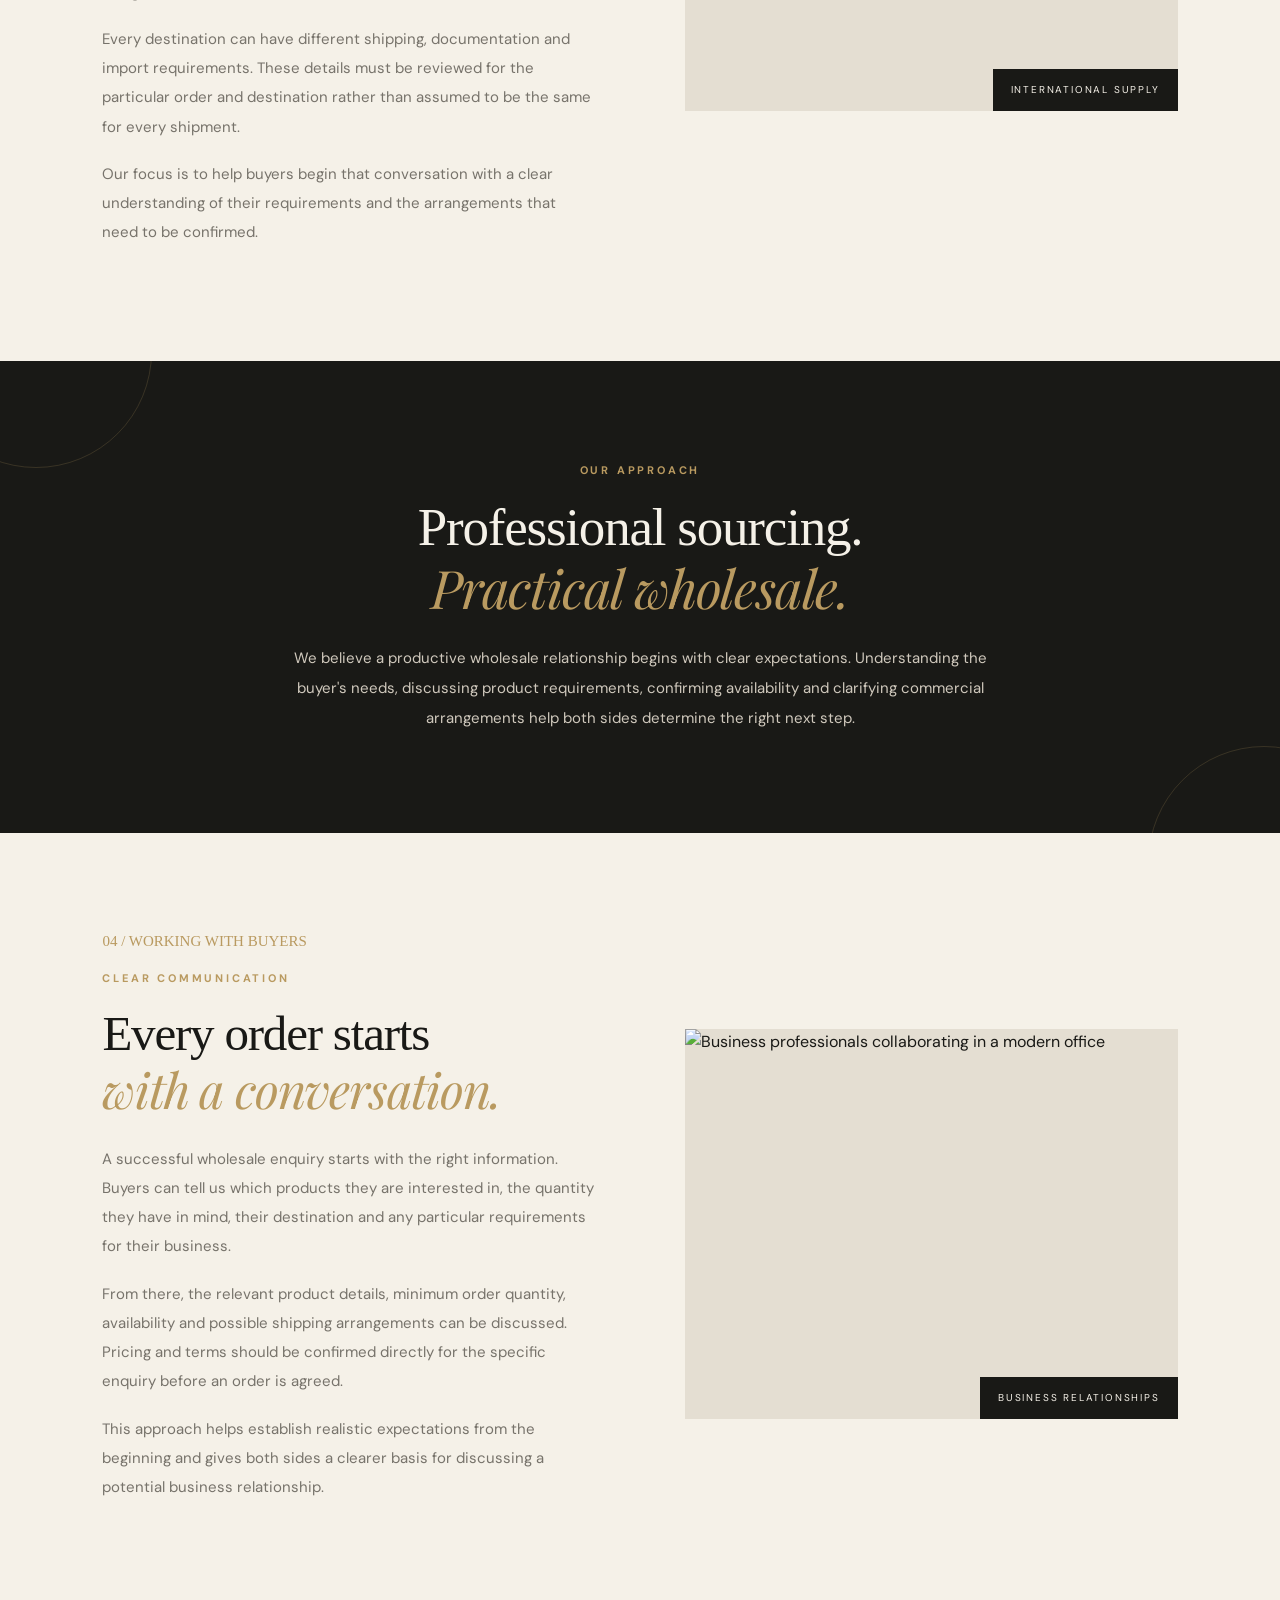
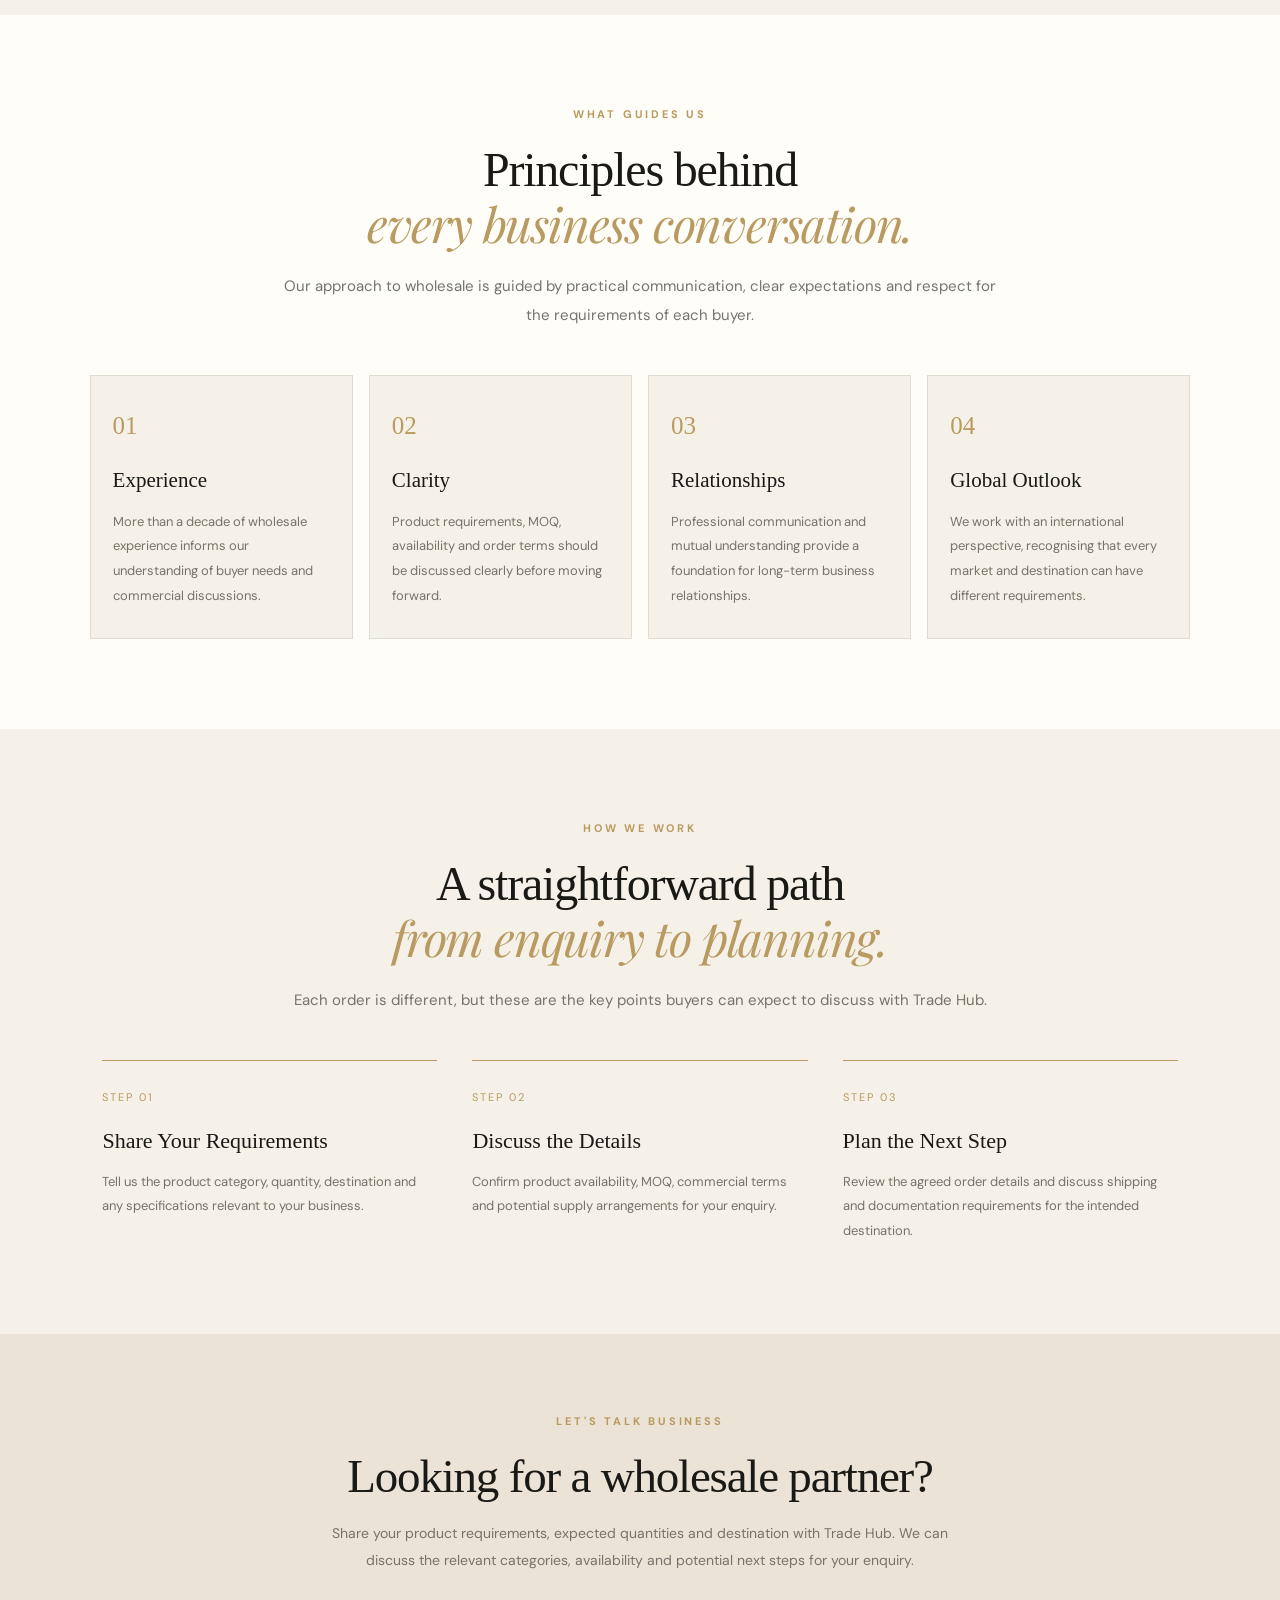
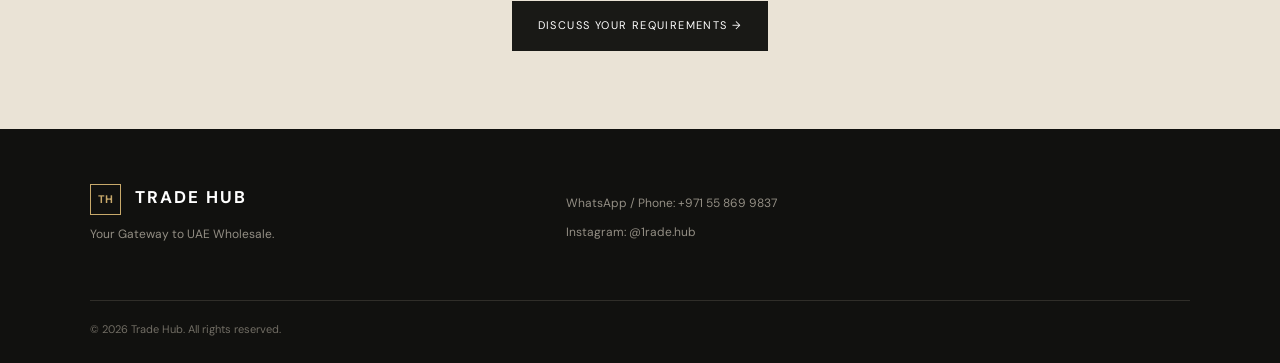
==== commit 860f2146: "Update about.html" ====
--- a/about.html
+++ b/about.html
@@ -1,34 +1,979 @@
+
 <!DOCTYPE html>
-<html lang="en"><head><meta charset="UTF-8"><meta name="viewport" content="width=device-width, initial-scale=1.0"><title>About Trade Hub</title><link rel="icon" href="favicon.svg"><link rel="stylesheet" href="style.css"></head>
+<html lang="en">
+<head>
+  <meta charset="UTF-8">
+  <meta name="viewport" content="width=device-width, initial-scale=1.0">
+
+  <title>About Trade Hub | UAE Wholesale Trading</title>
+  <meta name="description" content="Discover Trade Hub, a UAE wholesale trading company based in Dubai and Sharjah, connecting businesses with wholesale sourcing and international supply.">
+  <meta name="theme-color" content="#171715">
+
+  <link rel="icon" type="image/svg+xml" href="favicon.svg">
+  <link rel="stylesheet" href="style.css">
+
+  <style>
+    /* ABOUT PAGE ONLY — does not change other pages */
+
+    .about-page {
+      --ab-black: #191916;
+      --ab-ivory: #f5f1e8;
+      --ab-gold: #b99a60;
+      --ab-muted: #77736b;
+      --ab-line: #e2dcd0;
+      overflow: hidden;
+      background: var(--ab-ivory);
+      color: var(--ab-black);
+    }
+
+    .about-page img {
+      display: block;
+      width: 100%;
+      height: 100%;
+      object-fit: cover;
+    }
+
+    .about-page a {
+      transition: color .3s ease, background .3s ease,
+                  border-color .3s ease, transform .3s ease;
+    }
+
+    .about-page .ab-eyebrow {
+      margin: 0 0 18px;
+      color: var(--ab-gold);
+      font-size: 11px;
+      font-weight: 700;
+      letter-spacing: 2.8px;
+      line-height: 1.8;
+      text-transform: uppercase;
+    }
+
+    .about-page h1,
+    .about-page h2,
+    .about-page h3,
+    .about-page p {
+      overflow-wrap: anywhere;
+    }
+
+    .about-page h1,
+    .about-page h2 {
+      font-family: Georgia, "Times New Roman", serif;
+      font-weight: 400;
+      letter-spacing: -1.2px;
+      line-height: 1.12;
+    }
+
+    .about-page h1 em,
+    .about-page h2 em {
+      color: var(--ab-gold);
+      font-weight: 400;
+    }
+
+    .about-page .ab-copy {
+      color: var(--ab-muted);
+      font-size: 15px;
+      line-height: 1.95;
+    }
+
+    .about-page .ab-copy p {
+      margin: 0 0 18px;
+    }
+
+    /* Hero */
+
+    .about-page .ab-hero {
+      position: relative;
+      display: grid;
+      grid-template-columns: 1.02fr .98fr;
+      align-items: center;
+      gap: 55px;
+      padding: 85px 7%;
+      min-height: 540px;
+      background: var(--ab-black);
+      color: var(--ab-ivory);
+    }
+
+    .about-page .ab-hero-copy {
+      position: relative;
+      z-index: 2;
+    }
+
+    .about-page .ab-hero h1 {
+      margin: 0 0 24px;
+      font-size: clamp(42px, 5.3vw, 70px);
+    }
+
+    .about-page .ab-hero .ab-copy {
+      max-width: 540px;
+      color: #d0c9bd;
+    }
+
+    .about-page .ab-hero-image {
+      position: relative;
+      height: 400px;
+      min-width: 0;
+      overflow: hidden;
+      border: 1px solid rgba(185,154,96,.5);
+    }
+
+    .about-page .ab-hero-image img {
+      transition: transform 1s ease;
+    }
+
+    .about-page .ab-hero-image:hover img {
+      transform: scale(1.045);
+    }
+
+    .about-page .ab-hero-image::after {
+      content: "";
+      position: absolute;
+      inset: 0;
+      background: linear-gradient(90deg, rgba(25,25,22,.16), transparent 60%),
+                  linear-gradient(0deg, rgba(25,25,22,.22), transparent 55%);
+      pointer-events: none;
+    }
+
+    .about-page .ab-hero-caption {
+      position: absolute;
+      z-index: 1;
+      right: 18px;
+      bottom: 18px;
+      padding: 10px 14px;
+      border: 1px solid rgba(255,255,255,.35);
+      background: rgba(25,25,22,.75);
+      color: white;
+      font-size: 10px;
+      letter-spacing: 2px;
+      text-transform: uppercase;
+    }
+
+    .about-page .ab-hero-line {
+      width: 65px;
+      height: 2px;
+      margin: 28px 0 0;
+      background: var(--ab-gold);
+    }
+
+    /* Intro strip */
+
+    .about-page .ab-facts {
+      display: grid;
+      grid-template-columns: repeat(3, minmax(0, 1fr));
+      gap: 25px;
+      padding: 30px 7%;
+      border-bottom: 1px solid var(--ab-line);
+      background: #fffdf8;
+    }
+
+    .about-page .ab-fact {
+      padding: 8px 18px;
+      border-right: 1px solid var(--ab-line);
+    }
+
+    .about-page .ab-fact:last-child {
+      border-right: 0;
+    }
+
+    .about-page .ab-fact strong {
+      display: block;
+      margin-bottom: 7px;
+      color: var(--ab-black);
+      font-family: Georgia, "Times New Roman", serif;
+      font-size: 23px;
+      font-weight: 400;
+    }
+
+    .about-page .ab-fact span {
+      color: var(--ab-muted);
+      font-size: 12px;
+      line-height: 1.7;
+    }
+
+    /* Alternating story sections */
+
+    .about-page .ab-story {
+      display: grid;
+      grid-template-columns: minmax(0, 1fr) minmax(0, 1fr);
+      align-items: center;
+      gap: clamp(35px, 7vw, 95px);
+      padding: 95px 8%;
+    }
+
+    .about-page .ab-story:nth-of-type(even) {
+      background: #fffdf8;
+    }
+
+    .about-page .ab-story.ab-reverse .ab-story-image {
+      order: 2;
+    }
+
+    .about-page .ab-story.ab-reverse .ab-story-copy {
+      order: 1;
+    }
+
+    .about-page .ab-story-copy h2 {
+      margin: 0 0 24px;
+      font-size: clamp(32px, 4vw, 49px);
+    }
+
+    .about-page .ab-story-image {
+      position: relative;
+      height: 390px;
+      min-width: 0;
+      overflow: hidden;
+      background: #e4ded2;
+    }
+
+    .about-page .ab-story-image img {
+      transition: transform .8s ease, filter .8s ease;
+    }
+
+    .about-page .ab-story-image:hover img {
+      transform: scale(1.045);
+      filter: contrast(1.04);
+    }
+
+    .about-page .ab-image-label {
+      position: absolute;
+      right: 0;
+      bottom: 0;
+      max-width: 85%;
+      padding: 13px 18px;
+      background: var(--ab-black);
+      color: var(--ab-ivory);
+      font-size: 10px;
+      letter-spacing: 1.8px;
+      text-transform: uppercase;
+    }
+
+    .about-page .ab-number {
+      display: inline-block;
+      margin-bottom: 16px;
+      color: var(--ab-gold);
+      font-family: Georgia, "Times New Roman", serif;
+      font-size: 15px;
+    }
+
+    /* Approach banner */
+
+    .about-page .ab-approach {
+      position: relative;
+      padding: 100px 8%;
+      overflow: hidden;
+      background: var(--ab-black);
+      color: var(--ab-ivory);
+      text-align: center;
+    }
+
+    .about-page .ab-approach::before,
+    .about-page .ab-approach::after {
+      content: "";
+      position: absolute;
+      width: 230px;
+      height: 230px;
+      border: 1px solid rgba(185,154,96,.2);
+      border-radius: 50%;
+      pointer-events: none;
+    }
+
+    .about-page .ab-approach::before {
+      top: -125px;
+      left: -80px;
+    }
+
+    .about-page .ab-approach::after {
+      right: -100px;
+      bottom: -145px;
+    }
+
+    .about-page .ab-approach-inner {
+      position: relative;
+      max-width: 850px;
+      margin: auto;
+    }
+
+    .about-page .ab-approach h2 {
+      margin: 0 0 22px;
+      font-size: clamp(34px, 4.5vw, 53px);
+    }
+
+    .about-page .ab-approach p:not(.ab-eyebrow) {
+      max-width: 720px;
+      margin: 0 auto;
+      color: #d0c9bd;
+      font-size: 15px;
+      line-height: 2;
+    }
+
+    /* Values */
+
+    .about-page .ab-values-section {
+      padding: 90px 7%;
+      background: #fffdf8;
+    }
+
+    .about-page .ab-section-heading {
+      max-width: 720px;
+      margin: 0 auto 45px;
+      text-align: center;
+    }
+
+    .about-page .ab-section-heading h2 {
+      margin: 0 0 18px;
+      font-size: clamp(33px, 4vw, 48px);
+    }
+
+    .about-page .ab-values {
+      display: grid;
+      grid-template-columns: repeat(4, minmax(0, 1fr));
+      gap: 16px;
+    }
+
+    .about-page .ab-value {
+      padding: 30px 22px;
+      border: 1px solid var(--ab-line);
+      background: var(--ab-ivory);
+      transition: transform .3s ease, border-color .3s ease,
+                  box-shadow .3s ease;
+    }
+
+    .about-page .ab-value:hover {
+      transform: translateY(-6px);
+      border-color: var(--ab-gold);
+      box-shadow: 0 12px 30px rgba(25,25,22,.06);
+    }
+
+    .about-page .ab-value span {
+      color: var(--ab-gold);
+      font-family: Georgia, "Times New Roman", serif;
+      font-size: 25px;
+    }
+
+    .about-page .ab-value h3 {
+      margin: 18px 0 12px;
+      font-family: Georgia, "Times New Roman", serif;
+      font-size: 21px;
+      font-weight: 400;
+    }
+
+    .about-page .ab-value p {
+      margin: 0;
+      color: var(--ab-muted);
+      font-size: 13px;
+      line-height: 1.9;
+    }
+
+    /* Working process */
+
+    .about-page .ab-process {
+      padding: 90px 8%;
+    }
+
+    .about-page .ab-process-grid {
+      display: grid;
+      grid-template-columns: repeat(3, minmax(0, 1fr));
+      gap: 35px;
+      margin-top: 45px;
+    }
+
+    .about-page .ab-process-item {
+      padding-top: 22px;
+      border-top: 1px solid var(--ab-gold);
+    }
+
+    .about-page .ab-process-item span {
+      color: var(--ab-gold);
+      font-size: 11px;
+      letter-spacing: 2px;
+    }
+
+    .about-page .ab-process-item h3 {
+      margin: 14px 0 12px;
+      font-family: Georgia, "Times New Roman", serif;
+      font-size: 22px;
+      font-weight: 400;
+    }
+
+    .about-page .ab-process-item p {
+      margin: 0;
+      color: var(--ab-muted);
+      font-size: 13px;
+      line-height: 1.9;
+    }
+
+    /* Closing CTA */
+
+    .about-page .ab-cta {
+      padding: 78px 7%;
+      background: #eae3d6;
+      text-align: center;
+    }
+
+    .about-page .ab-cta h2 {
+      margin: 0 0 18px;
+      font-size: clamp(32px, 4vw, 47px);
+    }
+
+    .about-page .ab-cta p:not(.ab-eyebrow) {
+      max-width: 650px;
+      margin: 0 auto 28px;
+      color: var(--ab-muted);
+      font-size: 14px;
+      line-height: 1.9;
+    }
+
+    .about-page .ab-cta-link {
+      display: inline-block;
+      padding: 15px 25px;
+      border: 1px solid var(--ab-black);
+      background: var(--ab-black);
+      color: white;
+      font-size: 11px;
+      letter-spacing: 1.4px;
+      text-decoration: none;
+      text-transform: uppercase;
+    }
+
+    .about-page .ab-cta-link:hover {
+      border-color: var(--ab-gold);
+      background: var(--ab-gold);
+      color: var(--ab-black);
+      transform: translateY(-2px);
+    }
+
+    /* Scroll reveal: safe fallback keeps content visible without JS */
+
+    .about-page .ab-reveal {
+      opacity: 1;
+      transform: none;
+    }
+
+    .about-page.ab-motion-ready .ab-reveal {
+      opacity: 0;
+      transition: opacity .8s ease, transform .8s ease;
+    }
+
+    .about-page.ab-motion-ready .ab-reveal.ab-from-left {
+      transform: translateX(-45px);
+    }
+
+    .about-page.ab-motion-ready .ab-reveal.ab-from-right {
+      transform: translateX(45px);
+    }
+
+    .about-page.ab-motion-ready .ab-reveal.ab-from-bottom {
+      transform: translateY(28px);
+    }
+
+    .about-page.ab-motion-ready .ab-reveal.ab-visible {
+      opacity: 1;
+      transform: translate(0, 0);
+    }
+
+    @media (prefers-reduced-motion: reduce) {
+      .about-page *,
+      .about-page *::before,
+      .about-page *::after {
+        scroll-behavior: auto !important;
+        animation-duration: .01ms !important;
+        transition-duration: .01ms !important;
+      }
+
+      .about-page.ab-motion-ready .ab-reveal {
+        opacity: 1;
+        transform: none;
+      }
+    }
+
+    @media (max-width: 900px) {
+      .about-page .ab-hero {
+        gap: 32px;
+        padding: 65px 6%;
+      }
+
+      .about-page .ab-hero-image {
+        height: 340px;
+      }
+
+      .about-page .ab-story {
+        gap: 35px;
+        padding: 70px 6%;
+      }
+
+      .about-page .ab-story-image {
+        height: 330px;
+      }
+
+      .about-page .ab-values {
+        grid-template-columns: repeat(2, minmax(0, 1fr));
+      }
+    }
+
+    @media (max-width: 640px) {
+      .about-page .ab-hero {
+        grid-template-columns: 1fr;
+        gap: 30px;
+        padding: 54px 6% 42px;
+      }
+
+      .about-page .ab-hero h1 {
+        font-size: clamp(39px, 11vw, 55px);
+      }
+
+      .about-page .ab-hero-image {
+        height: 260px;
+      }
+
+      .about-page .ab-facts {
+        grid-template-columns: 1fr;
+        gap: 0;
+        padding: 18px 6%;
+      }
+
+      .about-page .ab-fact {
+        padding: 17px 5px;
+        border-right: 0;
+        border-bottom: 1px solid var(--ab-line);
+      }
+
+      .about-page .ab-fact:last-child {
+        border-bottom: 0;
+      }
+
+      .about-page .ab-story {
+        grid-template-columns: 1fr;
+        gap: 28px;
+        padding: 55px 6%;
+      }
+
+      .about-page .ab-story.ab-reverse .ab-story-image,
+      .about-page .ab-story.ab-reverse .ab-story-copy {
+        order: initial;
+      }
+
+      .about-page .ab-story-image {
+        height: 270px;
+      }
+
+      .about-page .ab-approach {
+        padding: 65px 6%;
+      }
+
+      .about-page .ab-values-section,
+      .about-page .ab-process {
+        padding: 60px 6%;
+      }
+
+      .about-page .ab-values {
+        grid-template-columns: 1fr;
+      }
+
+      .about-page .ab-value {
+        padding: 25px;
+      }
+
+      .about-page .ab-process-grid {
+        grid-template-columns: 1fr;
+        gap: 25px;
+      }
+
+      .about-page .ab-cta {
+        padding: 60px 6%;
+      }
+    }
+  </style>
+</head>
+
 <body>
-<header class="header"><a class="logo" href="index.html"><span>TH</span> TRADE HUB</a><nav><a href="index.html">Home</a><a href="catalogue.html">Catalogue</a><a class="active" href="about.html">About</a><a href="shipping.html">Wholesale & Shipping</a><a href="contact.html">Contact</a></nav><a class="nav-cta" href="contact.html">Request Quote</a></header>
-<main>
-<section class="page-hero"><p class="eyebrow">ABOUT TRADE HUB</p><h1>A wholesale partner<br><em>built for long-term trade.</em></h1><p>Trade Hub is a Dubai and Sharjah based wholesale trading company with more than 10 years of experience connecting businesses with products from the UAE.</p></section>
-<section class="section"><div class="story-grid"><div><p class="eyebrow">OUR STORY</p><h2>From the UAE to<br><em>markets worldwide.</em></h2></div><div class="prose"><p>Trade Hub operates across Dubai and Sharjah, two of the UAE's key commercial and wholesale hubs. Our business is built around dependable sourcing, clear communication and long-term relationships.</p><p>We supply a broad range of wholesale categories including perfumes, junior and adult trousers, ladies' premium bags, formal shoes, sneakers, skincare and makeup.</p><p>Over the years, we have developed business relationships and supported deliveries into markets including Oman, Pakistan and Saudi Arabia, along with other international destinations.</p><p>For larger requirements, our container-based supply model is designed to support serious wholesale buyers and businesses looking for consistent UAE sourcing.</p></div></div></section>
-<section class="dark-section"><div class="center"><p class="eyebrow">OUR APPROACH</p><h2>Professional sourcing.<br><em>Practical wholesale.</em></h2><p>We believe wholesale should be straightforward: understand the requirement, confirm the MOQ and availability, coordinate the supply, and support the buyer through the next step.</p></div></section>
-<section class="section"><div class="values"><div><span>01</span><h3>Experience</h3><p>10+ years of practical wholesale experience.</p></div><div><span>02</span><h3>Range</h3><p>Multiple high-demand product categories under one trading partner.</p></div><div><span>03</span><h3>Reach</h3><p>UAE operations with international wholesale relationships.</p></div><div><span>04</span><h3>Trust</h3><p>Clear communication and long-term business relationships.</p></div></div></section>
+
+<header class="header">
+  <a class="logo" href="index.html"><span>TH</span> TRADE HUB</a>
+
+  <nav>
+    <a href="index.html">Home</a>
+    <a href="catalogue.html">Catalogue</a>
+    <a class="active" href="about.html">About</a>
+    <a href="shipping.html">Wholesale & Shipping</a>
+    <a href="contact.html">Contact</a>
+  </nav>
+
+  <a class="nav-cta" href="contact.html">Request Quote</a>
+</header>
+
+<main class="about-page" id="aboutPage">
+
+  <!-- HERO -->
+  <section class="ab-hero">
+    <div class="ab-hero-copy ab-reveal ab-from-left">
+      <p class="ab-eyebrow">ABOUT TRADE HUB · DUBAI & SHARJAH</p>
+
+      <h1>
+        Connecting Markets.<br>
+        <em>Building Trade.</em>
+      </h1>
+
+      <div class="ab-copy">
+        <p>
+          Trade Hub is a UAE-based wholesale trading company focused on
+          connecting businesses with product sourcing and wholesale supply
+          opportunities from Dubai and Sharjah.
+        </p>
+        <p>
+          With more than 10 years of wholesale experience, our approach
+          centres on understanding buyer requirements, communicating
+          clearly and building business relationships designed to last.
+        </p>
+      </div>
+
+      <div class="ab-hero-line"></div>
+    </div>
+
+    <div class="ab-hero-image ab-reveal ab-from-right">
+      <img
+        src="https://images.unsplash.com/photo-1512453979798-5ea266f8880c?auto=format&fit=crop&w=1200&q=85"
+        alt="Modern Dubai skyline"
+        fetchpriority="high"
+      >
+      <span class="ab-hero-caption">Dubai · United Arab Emirates</span>
+    </div>
+  </section>
+
+  <!-- COMPANY OVERVIEW -->
+  <section class="ab-facts">
+    <div class="ab-fact ab-reveal ab-from-bottom">
+      <strong>10+ Years</strong>
+      <span>Wholesale experience and practical market knowledge</span>
+    </div>
+
+    <div class="ab-fact ab-reveal ab-from-bottom">
+      <strong>Dubai & Sharjah</strong>
+      <span>Our UAE business locations and trading focus</span>
+    </div>
+
+    <div class="ab-fact ab-reveal ab-from-bottom">
+      <strong>Global Trade</strong>
+      <span>Wholesale supply for buyers and businesses across markets</span>
+    </div>
+  </section>
+
+  <!-- OUR STORY -->
+  <section class="ab-story">
+    <div class="ab-story-copy ab-reveal ab-from-left">
+      <span class="ab-number">01 / OUR STORY</span>
+      <p class="ab-eyebrow">WHO WE ARE</p>
+
+      <h2>Rooted in the UAE.<br><em>Focused on relationships.</em></h2>
+
+      <div class="ab-copy">
+        <p>
+          Trade Hub operates with a focus on wholesale trading from Dubai
+          and Sharjah. These locations form an important part of the UAE's
+          commercial landscape and provide a base for connecting buyers
+          with product sourcing opportunities.
+        </p>
+        <p>
+          We understand that every business has different priorities.
+          Some buyers are exploring new product categories, while others
+          need to plan larger orders around quantity, availability and
+          destination requirements.
+        </p>
+        <p>
+          Our aim is to make the initial wholesale conversation clear and
+          practical: understand what the buyer needs, discuss the relevant
+          product categories, and identify the next steps for a potential
+          order.
+        </p>
+      </div>
+    </div>
+
+    <div class="ab-story-image ab-reveal ab-from-right">
+      <img
+        src="https://images.unsplash.com/photo-1480714378408-67cf0d13bc1b?auto=format&fit=crop&w=1100&q=85"
+        alt="Contemporary city skyline and commercial district"
+        loading="lazy"
+      >
+      <span class="ab-image-label">Our UAE Business Focus</span>
+    </div>
+  </section>
+
+  <!-- WHAT WE DO -->
+  <section class="ab-story ab-reverse">
+    <div class="ab-story-copy ab-reveal ab-from-right">
+      <span class="ab-number">02 / WHAT WE DO</span>
+      <p class="ab-eyebrow">WHOLESALE SOURCING</p>
+
+      <h2>Products and supply<br><em>for business buyers.</em></h2>
+
+      <div class="ab-copy">
+        <p>
+          Trade Hub works across multiple wholesale categories, helping
+          buyers discuss their product requirements through one business
+          contact. Our categories include fragrances, junior and adult
+          trousers, ladies' bags, formal shoes, sneakers, skincare and makeup.
+        </p>
+        <p>
+          The wholesale process begins with the buyer's preferred category,
+          product requirements and intended order quantity. Minimum order
+          quantities, availability and other order details should be
+          confirmed for the specific products being considered.
+        </p>
+        <p>
+          For larger-volume requirements, container-based supply can be
+          discussed according to the products, quantities, destination
+          and agreed commercial arrangements.
+        </p>
+        <p>
+          Product specifications and availability can vary. We encourage
+          buyers to share clear requirements so that the relevant details
+          can be discussed before proceeding.
+        </p>
+      </div>
+    </div>
+
+    <div class="ab-story-image ab-reveal ab-from-left">
+      <img
+        src="https://images.unsplash.com/photo-1586528116311-ad8dd3c8310d?auto=format&fit=crop&w=1100&q=85"
+        alt="Organized warehouse and goods prepared for distribution"
+        loading="lazy"
+      >
+      <span class="ab-image-label">Wholesale Supply</span>
+    </div>
+  </section>
+
+  <!-- GLOBAL REACH -->
+  <section class="ab-story">
+    <div class="ab-story-copy ab-reveal ab-from-left">
+      <span class="ab-number">03 / GLOBAL REACH</span>
+      <p class="ab-eyebrow">INTERNATIONAL TRADE</p>
+
+      <h2>Local connections.<br><em>International ambitions.</em></h2>
+
+      <div class="ab-copy">
+        <p>
+          Wholesale trade extends beyond a single location. Buyers need
+          to consider product availability, order size, destination,
+          shipping arrangements and the practical requirements of moving
+          goods across borders.
+        </p>
+        <p>
+          Trade Hub has developed business relationships and supported
+          deliveries into markets including Oman, Pakistan and Saudi Arabia,
+          alongside other international destinations.
+        </p>
+        <p>
+          Every destination can have different shipping, documentation
+          and import requirements. These details must be reviewed for the
+          particular order and destination rather than assumed to be the
+          same for every shipment.
+        </p>
+        <p>
+          Our focus is to help buyers begin that conversation with a clear
+          understanding of their requirements and the arrangements that
+          need to be confirmed.
+        </p>
+      </div>
+    </div>
+
+    <div class="ab-story-image ab-reveal ab-from-right">
+      <img
+        src="https://images.unsplash.com/photo-1494412519320-aa613dfb7738?auto=format&fit=crop&w=1100&q=85"
+        alt="Freight containers and international shipping operations"
+        loading="lazy"
+      >
+      <span class="ab-image-label">International Supply</span>
+    </div>
+  </section>
+
+  <!-- OUR APPROACH -->
+  <section class="ab-approach">
+    <div class="ab-approach-inner ab-reveal ab-from-bottom">
+      <p class="ab-eyebrow">OUR APPROACH</p>
+
+      <h2>Professional sourcing.<br><em>Practical wholesale.</em></h2>
+
+      <p>
+        We believe a productive wholesale relationship begins with clear
+        expectations. Understanding the buyer's needs, discussing product
+        requirements, confirming availability and clarifying commercial
+        arrangements help both sides determine the right next step.
+      </p>
+    </div>
+  </section>
+
+  <!-- WORKING WITH BUYERS -->
+  <section class="ab-story ab-reverse">
+    <div class="ab-story-copy ab-reveal ab-from-right">
+      <span class="ab-number">04 / WORKING WITH BUYERS</span>
+      <p class="ab-eyebrow">CLEAR COMMUNICATION</p>
+
+      <h2>Every order starts<br><em>with a conversation.</em></h2>
+
+      <div class="ab-copy">
+        <p>
+          A successful wholesale enquiry starts with the right information.
+          Buyers can tell us which products they are interested in, the
+          quantity they have in mind, their destination and any particular
+          requirements for their business.
+        </p>
+        <p>
+          From there, the relevant product details, minimum order quantity,
+          availability and possible shipping arrangements can be discussed.
+          Pricing and terms should be confirmed directly for the specific
+          enquiry before an order is agreed.
+        </p>
+        <p>
+          This approach helps establish realistic expectations from the
+          beginning and gives both sides a clearer basis for discussing
+          a potential business relationship.
+        </p>
+      </div>
+    </div>
+
+    <div class="ab-story-image ab-reveal ab-from-left">
+      <img
+        src="https://images.unsplash.com/photo-1521737711867-e3b97375f902?auto=format&fit=crop&w=1100&q=85"
+        alt="Business professionals collaborating in a modern office"
+        loading="lazy"
+      >
+      <span class="ab-image-label">Business Relationships</span>
+    </div>
+  </section>
+
+  <!-- VALUES -->
+  <section class="ab-values-section">
+    <div class="ab-section-heading ab-reveal ab-from-bottom">
+      <p class="ab-eyebrow">WHAT GUIDES US</p>
+      <h2>Principles behind<br><em>every business conversation.</em></h2>
+      <div class="ab-copy">
+        <p>
+          Our approach to wholesale is guided by practical communication,
+          clear expectations and respect for the requirements of each buyer.
+        </p>
+      </div>
+    </div>
+
+    <div class="ab-values">
+      <article class="ab-value ab-reveal ab-from-bottom">
+        <span>01</span>
+        <h3>Experience</h3>
+        <p>
+          More than a decade of wholesale experience informs our
+          understanding of buyer needs and commercial discussions.
+        </p>
+      </article>
+
+      <article class="ab-value ab-reveal ab-from-bottom">
+        <span>02</span>
+        <h3>Clarity</h3>
+        <p>
+          Product requirements, MOQ, availability and order terms should
+          be discussed clearly before moving forward.
+        </p>
+      </article>
+
+      <article class="ab-value ab-reveal ab-from-bottom">
+        <span>03</span>
+        <h3>Relationships</h3>
+        <p>
+          Professional communication and mutual understanding provide
+          a foundation for long-term business relationships.
+        </p>
+      </article>
+
+      <article class="ab-value ab-reveal ab-from-bottom">
+        <span>04</span>
+        <h3>Global Outlook</h3>
+        <p>
+          We work with an international perspective, recognising that
+          every market and destination can have different requirements.
+        </p>
+      </article>
+    </div>
+  </section>
+
+  <!-- HOW WE WORK -->
+  <section class="ab-process">
+    <div class="ab-section-heading ab-reveal ab-from-bottom">
+      <p class="ab-eyebrow">HOW WE WORK</p>
+      <h2>A straightforward path<br><em>from enquiry to planning.</em></h2>
+      <div class="ab-copy">
+        <p>
+          Each order is different, but these are the key points buyers
+          can expect to discuss with Trade Hub.
+        </p>
+      </div>
+    </div>
+
+    <div class="ab-process-grid">
+      <article class="ab-process-item ab-reveal ab-from-left">
+        <span>STEP 01</span>
+        <h3>Share Your Requirements</h3>
+        <p>
+          Tell us the product category, quantity, destination and any
+          specifications relevant to your business.
+        </p>
+      </article>
+
+      <article class="ab-process-item ab-reveal ab-from-bottom">
+        <span>STEP 02</span>
+        <h3>Discuss the Details</h3>
+        <p>
+          Confirm product availability, MOQ, commercial terms and
+          potential supply arrangements for your enquiry.
+        </p>
+      </article>
+
+      <article class="ab-process-item ab-reveal ab-from-right">
+        <span>STEP 03</span>
+        <h3>Plan the Next Step</h3>
+        <p>
+          Review the agreed order details and discuss shipping and
+          documentation requirements for the intended destination.
+        </p>
+      </article>
+    </div>
+  </section>
+
+  <!-- FINAL CTA -->
+  <section class="ab-cta">
+    <div class="ab-reveal ab-from-bottom">
+      <p class="ab-eyebrow">LET'S TALK BUSINESS</p>
+
+      <h2>Looking for a wholesale partner?</h2>
+
+      <p>
+        Share your product requirements, expected quantities and
+        destination with Trade Hub. We can discuss the relevant
+        categories, availability and potential next steps for your enquiry.
+      </p>
+
+      <a class="ab-cta-link" href="contact.html">
+        Discuss Your Requirements →
+      </a>
+    </div>
+  </section>
+
 </main>
+
 <footer class="footer">
-
   <div>
     <a class="logo" href="index.html">
       <span>TH</span> TRADE HUB
     </a>
-
     <p>Your Gateway to UAE Wholesale.</p>
   </div>
 
   <div>
     <p>
       WhatsApp / Phone:
-      <a href="https://wa.me/971558699837" target="_blank">
+      <a href="https://wa.me/971558699837" target="_blank" rel="noopener noreferrer">
         +971 55 869 9837
       </a>
     </p>
 
     <p>
       Instagram:
-      <a href="https://instagram.com/1rade.hub" target="_blank">
+      <a href="https://instagram.com/1rade.hub" target="_blank" rel="noopener noreferrer">
         @1rade.hub
       </a>
     </p>
@@ -37,5 +982,40 @@
   <div class="copyright">
     © 2026 Trade Hub. All rights reserved.
   </div>
-
-</footer></body></html>
+</footer>
+
+<script>
+  (function () {
+    const page = document.getElementById("aboutPage");
+    if (!page) return;
+
+    const items = page.querySelectorAll(".ab-reveal");
+
+    if (
+      window.matchMedia("(prefers-reduced-motion: reduce)").matches ||
+      !("IntersectionObserver" in window)
+    ) {
+      items.forEach(item => item.classList.add("ab-visible"));
+      return;
+    }
+
+    page.classList.add("ab-motion-ready");
+
+    const observer = new IntersectionObserver((entries) => {
+      entries.forEach((entry) => {
+        if (entry.isIntersecting) {
+          entry.target.classList.add("ab-visible");
+          observer.unobserve(entry.target);
+        }
+      });
+    }, {
+      threshold: 0.12,
+      rootMargin: "0px 0px -35px 0px"
+    });
+
+    items.forEach(item => observer.observe(item));
+  })();
+</script>
+
+</body>
+</html>
